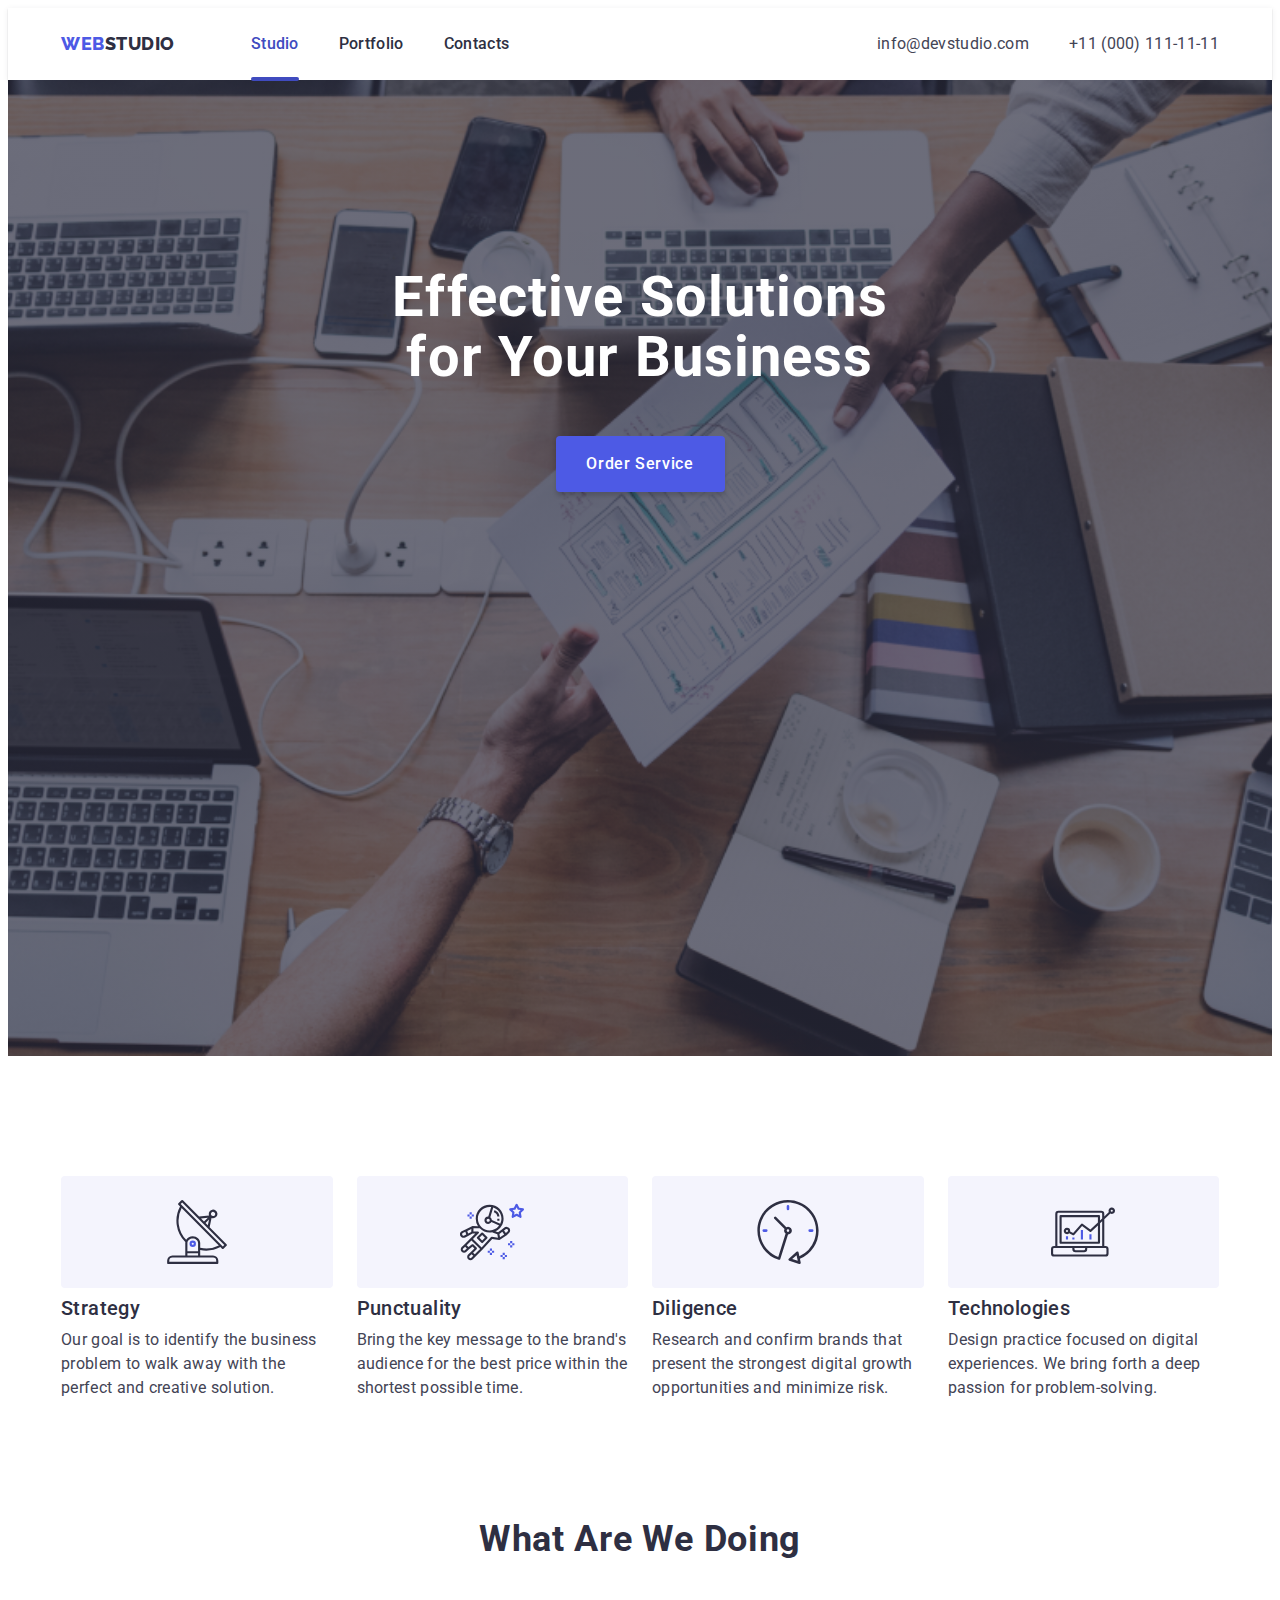
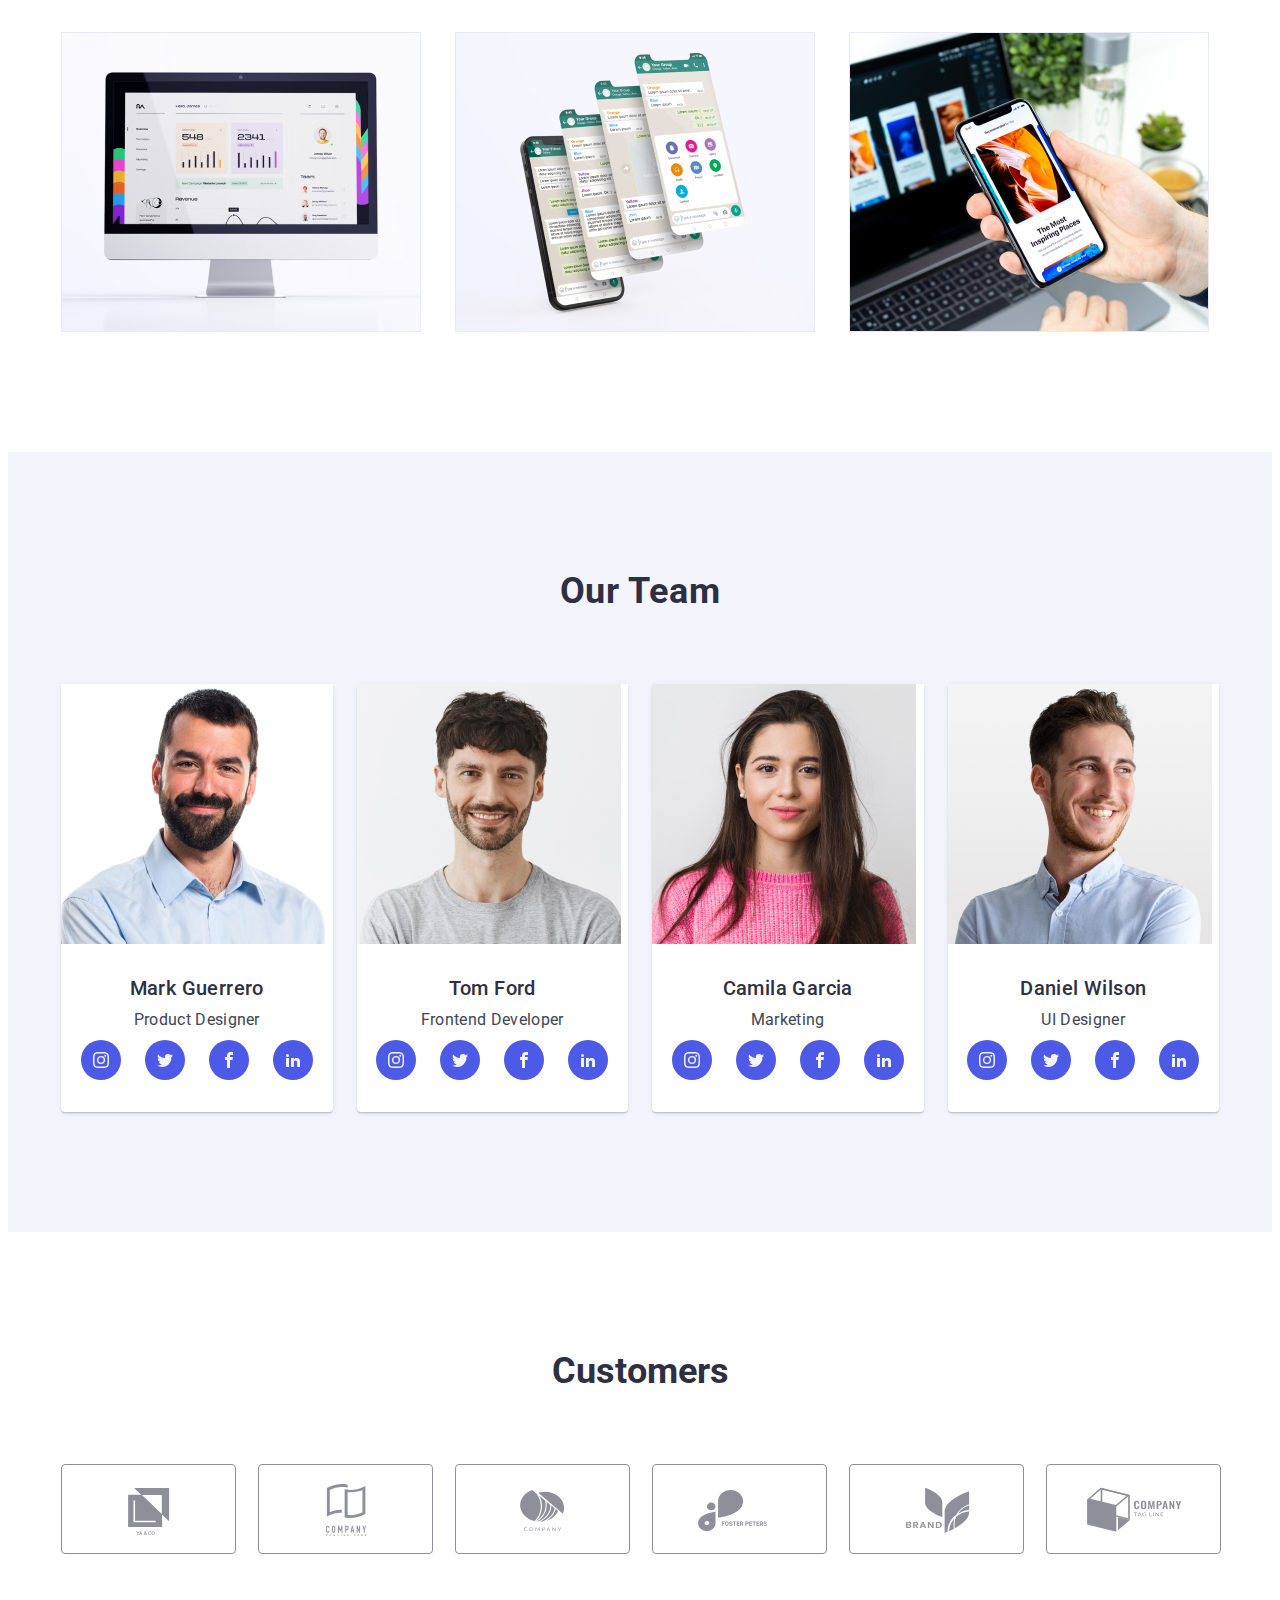
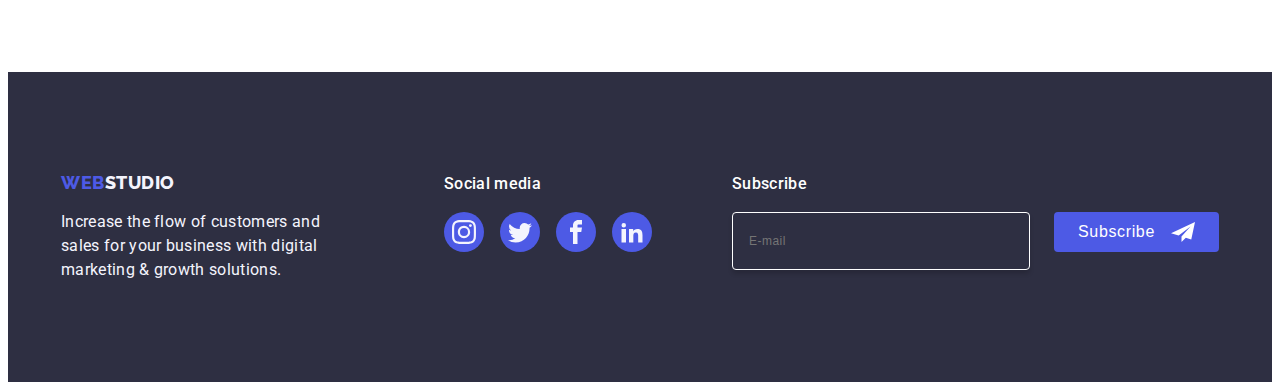
==== index.html @ 6890f24a "1" ====
<!DOCTYPE html>
<html lang="en">
  <head>
    <title>Studio</title>
    <link rel="preconnect" href="https://fonts.googleapis.com" />
    <link rel="preconnect" href="https://fonts.gstatic.com" crossorigin />
    <link
      href="https://fonts.googleapis.com/css2?family=Raleway:wght@800&family=Roboto:wght@400;500;700&display=swap"
      rel="stylesheet"
    />
    <link
      rel="stylesheet"
      href="https://cdnjs.cloudflare.com/ajax/libs/modern-normalize/2.0.0/modern-normalize.min.css"
      integrity="sha512-4xo8blKMVCiXpTaLzQSLSw3KFOVPWhm/TRtuPVc4WG6kUgjH6J03IBuG7JZPkcWMxJ5huwaBpOpnwYElP/m6wg=="
      crossorigin="anonymous"
      referrerpolicy="no-referrer"
    />
    <link rel="stylesheet" href="./css/style.css" />
  </head>

  <body>
    <header class="header">
      <div class="div-header container">
        <nav class="nav">
          <a href="" class="logo link"
            >Web<span class="span-studio-header">Studio</span></a
          >
          <ul class="list navigation">
            <li><a href="./index.html" class="link studio current">Studio</a></li>
            <li>
              <a href="./portfolio.html" class="link studio">Portfolio</a>
            </li>
            <li><a href="" class="link studio">Contacts</a></li>
          </ul>
        </nav>
        <address class="address">
          <ul class="list contact-list">
            <li>
              <a href="mailto:info@devstudio.com" class="link contacts"
                >info@devstudio.com</a
              >
            </li>
            <li>
              <a href="tel:+110001111111" class="link contacts"
                >+11 (000) 111-11-11</a
              >
            </li>
          </ul>
        </address>
      </div>
    </header>
    <main>
      <!-- секція 1 -->
      <section class="section button-sec-index">
        <div class="container">
          <h1 class="h-section-one">Effective Solutions for Your Business</h1>
          <button type="button" class="button-index" data-modal-open>Order Service</button>
        </div>
      </section>

      <!-- секція 2 -->
      <section class="section section-two">
        <div class="container">
          <h2 class="h2-index visually-hidden">H2</h2>
          <ul class="list list-sec-two">
            <li class="list-sec-two-li">
              <div class="list-sec-two-div">
<svg width="64" height="64">
  <use href="./images/icons.svg#antena"></use>
</svg>
              </div>
              <h3 class="sec-h-three">Strategy</h3>
              <p class="sec-p">
                Our goal is to identify the business problem to walk away with
                the perfect and creative solution.
              </p>
            </li>

            <li class="list-sec-two-li">
              <div class="list-sec-two-div">
                <svg width="64" height="64">
                  <use href="./images/icons.svg#astronaut"></use>
                </svg>
              </div>
              <h3 class="sec-h-three">Punctuality</h3>
              <p class="sec-p">
                Bring the key message to the brand's audience for the best price
                within the shortest possible time.
              </p>
            </li>

            <li class="list-sec-two-li">
              <div class="list-sec-two-div">
                <svg width="64" height="64">
                  <use href="./images/icons.svg#clock"></use>
                </svg>
              </div>
              <h3 class="sec-h-three">Diligence</h3>
              <p class="sec-p">
                Research and confirm brands that present the strongest digital
                growth opportunities and minimize risk.
              </p>
            </li>

            <li class="list-sec-two-li">
              <div class="list-sec-two-div">
                <svg width="64" height="64">
                  <use href="./images/icons.svg#diagram"></use>
                </svg>
              </div>
              <h3 class="sec-h-three">Technologies</h3>
              <p class="sec-p">
                Design practice focused on digital experiences. We bring forth a
                deep passion for problem-solving.
              </p>
            </li>
          </ul>
        </div>
      </section>

      <!-- секція 3 -->
      <section class="section section-three">
        <div class="container">
          <h2 class="h-section-thee">What are we doing</h2>
          <ul class="list img-list-index list-sec-two">
            <li class="img-list-index-li">
              <img
                src="./images/img1.jpg"
                width="360"
                height="300"
                alt="Computer"
              />
            </li>
            <li class="img-list-index-li">
              <img
                src="./images/img2.jpg"
                width="360"
                height="300"
                alt="Messenger"
              />
            </li>
            <li class="img-list-index-li">
              <img
                src="./images/img3.jpg"
                width="360"
                height="300"
                alt="Smartphone"
              />
            </li>
          </ul>
        </div>
      </section>

      <!-- секція 4 -->
      <section class="section section-four">
        <div class="container">
          <h2 class="h-section-thee">Our Team</h2>
          <ul class="list four-sec-list list-sec-two">
            <li class="sec-four-li">
              <img src="./images/img4.jpg" width="264" height="260" alt="Mark Guerrero" />
              <div class="div-four-sec-list">
                <h3 class="sec-h-three-team">Mark Guerrero</h3>
                <p class="sec-p-team">Product Designer</p>
                <ul class="icons-sec-four">
                  <li class="icons-sec-four-li">
                    <a href=" " class="icons-sec-four-a">
                      <svg width="16" height="16" class="icons-sec-four-svg">
                        <use href="./images/icons.svg#icon-instagram"></use>
                      </svg></a>
                  </li>
                  <li class="icons-sec-four-li">
                    <a href=" " class="icons-sec-four-a">
                      <svg width="16" height="16" class="icons-sec-four-svg">
                        <use href="./images/icons.svg#icon-twitter"></use>
                      </svg></a>
                  </li>
                  <li class="icons-sec-four-li">
                    <a href=" " class="icons-sec-four-a">
                      <svg width="16" height="16" class="icons-sec-four-svg">
                        <use href="./images/icons.svg#icon-facebook"></use>
                      </svg></a>
                  </li>
                  <li class="icons-sec-four-li">
                    <a href=" " class="icons-sec-four-a">
                      <svg width="16" height="16" class="icons-sec-four-svg">
                        <use href="./images/icons.svg#icon-linkedin"></use>
                      </svg></a>
                  </li>
                </ul>
              </div>
            </li>
            <li class="sec-four-li">
              <img src="./images/img5.jpg" width="264" height="260" alt="Tom Ford" />
              <div class="div-four-sec-list">
                <h3 class="sec-h-three-team">Tom Ford</h3>
                <p class="sec-p-team">Frontend Developer</p>
                <ul class="icons-sec-four">
                  <li class="icons-sec-four-li">
                    <a href=" " class="icons-sec-four-a">
                      <svg width="16" height="16" class="icons-sec-four-svg">
                        <use href="./images/icons.svg#icon-instagram"></use>
                      </svg></a>
                  </li>
                  <li class="icons-sec-four-li">
                    <a href=" " class="icons-sec-four-a">
                      <svg width="16" height="16" class="icons-sec-four-svg">
                        <use href="./images/icons.svg#icon-twitter"></use>
                      </svg></a>
                  </li>
                  <li class="icons-sec-four-li">
                    <a href=" " class="icons-sec-four-a">
                      <svg width="16" height="16" class="icons-sec-four-svg">
                        <use href="./images/icons.svg#icon-facebook"></use>
                      </svg></a>
                  </li>
                  <li class="icons-sec-four-li">
                    <a href=" " class="icons-sec-four-a">
                      <svg width="16" height="16" class="icons-sec-four-svg">
                        <use href="./images/icons.svg#icon-linkedin"></use>
                      </svg></a>
                  </li>
                </ul>
              </div>
            </li>
            <li class="sec-four-li">
              <img src="./images/img6.jpg" width="264" height="260" alt="Camila Garcia" />
              <div class="div-four-sec-list">
                <h3 class="sec-h-three-team">Camila Garcia</h3>
                <p class="sec-p-team">Marketing</p>
                <ul class="icons-sec-four">
                  <li class="icons-sec-four-li">
                    <a href=" " class="icons-sec-four-a">
                      <svg width="16" height="16" class="icons-sec-four-svg">
                        <use href="./images/icons.svg#icon-instagram"></use>
                      </svg></a>
                  </li>
                  <li class="icons-sec-four-li">
                    <a href=" " class="icons-sec-four-a">
                      <svg width="16" height="16" class="icons-sec-four-svg">
                        <use href="./images/icons.svg#icon-twitter"></use>
                      </svg></a>
                  </li>
                  <li class="icons-sec-four-li">
                    <a href=" " class="icons-sec-four-a">
                      <svg width="16" height="16" class="icons-sec-four-svg">
                        <use href="./images/icons.svg#icon-facebook"></use>
                      </svg></a>
                  </li>
                  <li class="icons-sec-four-li">
                    <a href=" " class="icons-sec-four-a">
                      <svg width="16" height="16" class="icons-sec-four-svg">
                        <use href="./images/icons.svg#icon-linkedin"></use>
                      </svg></a>
                  </li>
                </ul>
              </div>
            </li>
            <li class="sec-four-li">
              <img src="./images/img7.jpg" width="264" height="260" alt="Daniel Wilson" />
              <div class="div-four-sec-list">
                <h3 class="sec-h-three-team">Daniel Wilson</h3>
                <p class="sec-p-team">UI Designer</p>
                <ul class="icons-sec-four">
                  <li class="icons-sec-four-li">
                    <a href=" " class="icons-sec-four-a">
                      <svg width="16" height="16" class="icons-sec-four-svg">
                        <use href="./images/icons.svg#icon-instagram"></use>
                      </svg></a>
                  </li>
                  <li class="icons-sec-four-li">
                    <a href=" " class="icons-sec-four-a">
                      <svg width="16" height="16" class="icons-sec-four-svg">
                        <use href="./images/icons.svg#icon-twitter"></use>
                      </svg></a>
                  </li>
                  <li class="icons-sec-four-li">
                    <a href=" " class="icons-sec-four-a">
                      <svg width="16" height="16" class="icons-sec-four-svg">
                        <use href="./images/icons.svg#icon-facebook"></use>
                      </svg></a>
                  </li>
                  <li class="icons-sec-four-li">
                    <a href=" " class="icons-sec-four-a">
                      <svg width="16" height="16" class="icons-sec-four-svg">
                        <use href="./images/icons.svg#icon-linkedin"></use>
                      </svg></a>
                  </li>
                </ul>
              </div>
            </li>
          </ul>
        </div>
      </section>


<!-- секція 5 -->
      <section class="customers-section">
        <div class="container">
          <h2 class="custom-h2">Customers</h2>
          <ul class="list customers-list">
            <li class="custom-list-li">
              <a class="link custom-link" href="">
                <svg class="icon-customers" width="104" height="56">
                  <use href="./images/icons.svg#icon-Client-1"></use>
                </svg>
              </a>
            </li>
            <li class="custom-list-li">
              <a class="link custom-link" href="">
                <svg class="icon-customers" width="104" height="56">
                  <use href="./images/icons.svg#icon-Client-2">
                  </use>
                </svg></a>
            </li>
            <li class="custom-list-li">
              <a class="link custom-link" href="">
                <svg class="icon-customers" width="104" height="56">
                  <use href="./images/icons.svg#icon-Client-3">
                  </use>
                </svg></a>
            </li>
      
            <li class="custom-list-li">
              <a class="link custom-link" href="">
                <svg class="icon-customers" width="104" height="56">
                  <use href="./images/icons.svg#icon-Client-4">
                  </use>
                </svg></a>
            </li>
            <li class="custom-list-li">
              <a class="link custom-link" href="">
                <svg class="icon-customers" width="104" height="56">
                  <use href="./images/icons.svg#icon-Client-5">
                  </use>
                </svg></a>
            </li>
      
            <li class="custom-list-li">
              <a class="link custom-link" href="">
                <svg class="icon-customers" width="104" height="56">
                  <use href="./images/icons.svg#icon-Client-6">
                  </use>
                </svg></a>
            </li>
          </ul>
        </div>
      </section>
</main>
    <footer class="footerclass">
      <div class="container footer-div">
        <div class="div-logo-footer">
        <a href="" class="logo-footer link"
          >Web<span class="span-studio">Studio</span></a
        >
        <p class="footer-p">
          Increase the flow of customers and sales for your business with
          digital marketing & growth solutions.
        </p>
      </div>

      <div class="social">
        <p class="footer-p-social">
            Social media
          </p>
<ul class="icons-footer-social list">
  <li class="icons-sec-four-li">
    <a href=" " class="icons-sec-four-a-footer">
      <svg width="24" height="24" class="icons-sec-four-svg">
        <use href="./images/icons.svg#icon-instagram"></use>
      </svg></a>
  </li>
  <li class="icons-sec-four-li">
    <a href=" " class="icons-sec-four-a-footer">
      <svg width="24" height="24" class="icons-sec-four-svg">
        <use href="./images/icons.svg#icon-twitter"></use>
      </svg></a>
  </li>
  <li class="icons-sec-four-li">
    <a href=" " class="icons-sec-four-a-footer">
      <svg width="24" height="24" class="icons-sec-four-svg">
        <use href="./images/icons.svg#icon-facebook"></use>
      </svg></a>
  </li>
  <li class="icons-sec-four-li">
    <a href=" " class="icons-sec-four-a-footer">
      <svg width="24" height="24" class="icons-sec-four-svg">
        <use href="./images/icons.svg#icon-linkedin"></use>
      </svg></a>
  </li>
</ul>
      </div>

      <div>
            <p class="footer-p-social">
            Subscribe
            </p>
            <form class="form-footer">
            <input type="email" name="email-input-footer" placeholder="E-mail" class="email-input-footer" required>
            <button type="submit" class="button-footer">Subscribe 
              
              <svg width="24" height="24" class="icons-sec-four-svg svg-button-f">
              <use href="./images/icons.svg#icon-send">
              </use>
            </svg></button>
            </form>
      </div>
      </div>
    </footer>

<div data-modal class="modal-div is-hidden">
  <div class="modal-w">
    <button type="button" data-modal-close class="modal-button-close">
      <svg width="8" height="8" class="modal-close-svg">
        <use href="./images/icons.svg#icon-close"></use>
      </svg>
    </button>

Name
    <input type="" name="" class="inputs-modal">
    Phone
    <input type="" name="" class="inputs-modal">
    Email
<input type="" name="" class="inputs-modal">
    Comment
    <textarea class="textarea-form-modal" id="user-comment" name="user-comment" cols="4" rows="4"
      placeholder="Text input"></textarea>
    <div>
      <div class="chechbox-div">
        <input class="check-input visually-hidden" type="checkbox" name="privacy" value="true" id="privacy-checkbox"> 
          <label class="excerpt-text" for="user-privacy"> 
            <span class="expert-link">
            <svg class="check-on" width="10" height="8">
              <use href="./images/icons.svg#icon-click"></use>
            </svg>
    </span>
    I accept the terms and conditions of the
    <a class="privacy-link" href="">Privacy Policy</a>
      </Label>
    </div>
      <button class="button-index">Send</button> 
    </form>
        </div>
        </div>

  </div>
</div>

<script src="./js/modal.js"></script>
    
  </body>
</html>
---- css/style.css ----
:root {
  --navyblue: #2e2f42;
  --iris: #4d5ae5;
  --slate: #434455;
  --white: #ffffff;
  --ocean: #404bbf;
  --cloud: #f4f4fd;
  --gray: #8e8f99;
}

body {
  font-family: "Roboto", sans-serif;
  color: #434455;
  background-color: #ffffff;
}

.container {
  margin: 0 auto;
  width: 1158px;
  padding: 0 15px 0 15px;
}

.nav {
  display: flex;
  align-items: center;
}

.section {}

.link {
  text-decoration: none;
  color: #434455;
  font-family: "Roboto", sans-serif;
}

.logo {
  color: var(--iris);
  font-family: "Raleway", sans-serif;
  font-size: 18px;
  font-weight: 800;
  line-height: 1.17;
  letter-spacing: 0.03em;
  text-transform: uppercase;
  display: inline-block;
  margin-right: 76px;
}

.logo-footer {
  color: var(--iris);
  font-family: "Raleway", sans-serif;
  font-size: 18px;
  font-weight: 800;
  line-height: 1.17;
  letter-spacing: 0.03em;
  text-transform: uppercase;
  display: inline-block;
  margin-bottom: 17.5px;
}

.span-studio {
  color: #f4f4fd;
}

.span-studio-header {
  color: var(--navyblue);
}

.studio {
  display: block;
  font-size: 16px;
  font-weight: 500;
  line-height: 1.5;
  letter-spacing: 0.02em;
  color: var(--navyblue);
  padding: 24px 0;
  position: relative;
  transition: color 250ms cubic-bezier(0.4, 0, 0.2, 1);
}


.studio.current:after {
  content: "";
  position: absolute;
  left: 0;
  bottom: -1px;
  width: 100%;
  height: 4px;
  border-radius: 2px;
  background: var(--ocean, #404BBF);
}

.div-four-sec-list {
  padding: 32px 0;
}

.list-sec-two {
  gap: 24px;
  display: flex;
}

.list-sec-two-div {
  border-radius: 4px;
  background: var(--cloud, #F4F4FD);
  justify-content: center;
  align-items: center;
  display: flex;
  padding: 24px 100px;
  margin-bottom: 8px;
}

.sec-four-li {
  width: calc((100% - 72px) / 4);
  border-radius: 0px 0px 4px 4px;
}

.list-sec-two-li {
  width: calc((100% - 72px) / 4);
}

.img-list-index-li {
  width: calc((100% - 48px) / 3);
}

.list {
  list-style: none;
  display: flex;
  padding: 0;
  margin: 0;
}

.img-list-index {
  display: flex;
  flex-wrap: wrap;
  gap: 24px;
}

.img-list-index>img {
  border: 1px solid var(--cornflower, #e7e9fc);
  background: url(<path-to-image>),
    lightgray -72.845px -19px / 144.444% 112.667% no-repeat;
}

.navigation {
  font-size: 16px;
  font-weight: 500;
  line-height: 1.5;
  letter-spacing: 0.32px;
  display: flex;
  gap: 40px;
}

.contacts:hover,
.contacts:focus,
.studio:hover,
.studio:focus,
.studio.current {
  color: var(--ocean);
}

.address {
  font-family: "Roboto";
  font-size: 16px;
  font-style: normal;
  font-weight: 400;
  letter-spacing: 0.32px;
  margin-left: auto;
}

.contacts {
  display: inline-block;
  color: var(--slate);
  line-height: 1.5;
  letter-spacing: 0.02em;
  transition: color 250ms cubic-bezier(0.4, 0, 0.2, 1);
}

h1,
h2,
h3,
h4,
h5,
p {
  margin: 0;
}

.contact-list {
  display: flex;
  gap: 40px;
  padding-top: 24px;
  padding-bottom: 24px;
}

.sec-h-three {
  margin-bottom: 8px;
  font-weight: 500;
  line-height: 1.2;
  font-size: 20px;
  letter-spacing: 0.02em;
  color: var(---navyblue, #2e2f42);
}

.sec-p {
  line-height: 1.5;
  font-size: 16px;
  letter-spacing: 0.02em;
  color: var(--slate, #434455);
}

.sec-h-three-team {
  margin-bottom: 8px;
  font-weight: 500;
  line-height: 1.2;
  font-size: 20px;
  letter-spacing: 0.02em;
  color: var(---navyblue, #2e2f42);
  justify-content: center;
  align-items: center;
  display: flex;
}

.sec-p-team {
  line-height: 1.5;
  font-size: 16px;
  letter-spacing: 0.02em;
  color: var(--slate, #434455);
  justify-content: center;
  align-items: center;
  display: flex;
  margin-bottom: 8px;
}

.h-section-thee {
  font-size: 36px;
  line-height: 1.11;
  text-align: center;
  color: var(---navyblue, #2e2f42);
  text-transform: capitalize;
  letter-spacing: 0.02em;
  margin-bottom: 72px;
}

.section-four {
  background-color: #f4f4fd;
  padding: 120px 0;
}

.section-three {
  padding-bottom: 120px;
}

.footerclass {
  background-color: var(--navyblue);
  padding: 100px 0;
}

.block-one {
  display: flex;
  flex-wrap: wrap;
  column-gap: 24px;
  row-gap: 48px;
}

.block-one-div {
  padding: 32px 16px;
  border: 1px solid #e7e9fc;
  border-top: none;
}

.block-one-li {
  width: calc((100% - 48px) / 3);
}

.block-one-li:hover {
  background: var(--white, #FFF);
}

.sec-p-portf,
.sec-h-three-portf {
  flex-direction: column;
  justify-content: center;
  align-items: flex-start;
  gap: 8px;
  align-self: stretch;
  margin-bottom: 8px;
}

.button-sec-index {
  background: var(--navyblue, #2e2f42);
  height: 600px;
  flex-shrink: 0;
  padding: 188px 0;
  max-width: 1440px;
  background-repeat: no-repeat;
  background-position: center;
  background-size: cover;
  background-image: linear-gradient(rgba(46, 47, 66, 0.7),
      rgba(46, 47, 66, 0.7)), url(../images/bg-image.jpg);
}

.footer-p {
  font-family: Roboto;
  font-size: 16px;
  font-style: normal;
  font-weight: 400;
  line-height: 1.5;
  color: var(--cloud);
  letter-spacing: 0.02em;
  max-width: 264px;
  margin: 0;
}

.icons-footer-social {
  display: flex;
  gap: 16px;
  list-style-type: none;
  padding-left: 0;
}

.section-buttons {
  background-color: var(---navyblue, #2e2f42);
}

.buttons {
  display: flex;
  justify-content: center;
  gap: 24px;
  margin-bottom: 72px;
}

.h-section-one {
  font-size: 56px;
  line-height: 1.07;
  text-align: center;
  letter-spacing: 0.02em;
  color: #ffffff;
  max-width: 496px;
  margin-left: auto;
  margin-right: auto;
}

.first-button {
  background-color: var(--cloud);
  font-family: "Roboto", sans-serif;
  font-weight: 500;
  line-height: 1.5;
  font-size: 16px;
  letter-spacing: 0.04em;
  cursor: pointer;
  color: var(--iris);
  display: flex;
  padding: 12px 24px;
  border-radius: 4px;
  border: 1px solid var(--cornflower, #e7e9fc);
  transition: color 250ms cubic-bezier(0.4, 0, 0.2, 1),
    background-color 250ms cubic-bezier(0.4, 0, 0.2, 1),
    border-color 250ms cubic-bezier(0.4, 0, 0.2, 1),
    box-shadow 250ms cubic-bezier(0.4, 0, 0.2, 1);
}

.div-header {
  display: flex;
}

.section-portfolio {
  padding: 96px 0 120px 0;
}

img {
  display: block;
}

.four-sec-list {
  gap: 24px;
}

.sec-four-li {
  background-color: #ffffff;
  border-radius: 0px 0px 4px 4px;
  box-shadow: 0px 2px 1px 0px rgba(46, 47, 66, 0.08),
    0px 1px 1px 0px rgba(46, 47, 66, 0.16),
    0px 1px 6px 0px rgba(46, 47, 66, 0.08);
}

.section-two {
  padding: 120px 0;
}

.visually-hidden {
  position: absolute;
  width: 1px;
  height: 1px;
  margin: -1px;
  border: 0;
  padding: 0;
  white-space: nowrap;
  clip-path: inset(100%);
  clip: rect(0 0 0 0);
  overflow: hidden;
}

.button-index {
  background-color: #4d5ae5;
  color: #ffffff;
  font-family: "Roboto", sans-serif;
  font-weight: 500;
  line-height: 1.5;
  font-size: 16px;
  letter-spacing: 0.04em;
  cursor: pointer;
  display: block;
  min-width: 169px;
  height: 56px;
  border: none;
  gap: 10px;
  justify-content: center;
  align-items: center;
  border-radius: 4px;
  margin-left: auto;
  margin-right: auto;
  margin-top: 48px;
  box-shadow: 0px 4px 4px 0px rgba(0, 0, 0, 0.15);
  transition: background-color 250ms cubic-bezier(0.4, 0, 0.2, 1);
}

.button-index:hover,
.button-index:focus {
  background-color: #404bbf;
}

.first-button:hover,
.first-button:focus {
  color: #ffffff;
  border: 1px solid transparent;
  border-radius: 4px;
  background: var(--ocean, #404BBF);
  box-shadow: 0px 2px 2px 0px rgba(0, 0, 0, 0.12), 0px 2px 1px 0px rgba(0, 0, 0, 0.08), 0px 3px 1px 0px rgba(0, 0, 0, 0.10);
}

.customers-container {
  padding: 120px 156px;
  margin: 0;
}

.icon-customers {
  width: 168px;
  height: 88px;
  fill: currentColor;
}

.custom-h2 {
  margin-bottom: 72px;
  text-align: center;
  font-size: 36px;
  line-height: 1.11;
  color: var(---navyblue, #2e2f42);

}

.header {
  padding: 0;
  margin: 0;
  box-shadow: 0px 2px 1px rgba(46, 47, 66, 0.08),
    0px 1px 1px rgba(46, 47, 66, 0.16),
    0px 1px 6px rgba(46, 47, 66, 0.08);
}

.icons-sec-four {
  display: flex;
  justify-content: center;
  gap: 24px;
  list-style-type: none;
  justify-content: center;
  padding: 0;
}

.icons-sec-four-li {
  width: 40px;
  height: 40px;
}

.icons-sec-four-a {
  width: 100%;
  height: 100%;
  align-items: center;
  background-color: var(--iris, #4D5AE5);
  display: flex;
  justify-content: center;
  border-radius: 50%;
  transition: background-color 250ms cubic-bezier(0.4, 0, 0.2, 1);
}

.icons-sec-four-a-footer {
  width: 100%;
  height: 100%;
  align-items: center;
  background-color: var(--iris, #4D5AE5);
  display: flex;
  justify-content: center;
  border-radius: 50%;
  transition: background-color 250ms cubic-bezier(0.4, 0, 0.2, 1);
}

.icons-sec-four-a-footer:hover,
.icons-sec-four-a-footer:focus {
  background-color: #31d0aa;
}

.customers-section {
  padding: 120px 0;
}

.icons-sec-four-a:hover,
.icons-sec-four-a:focus {
  background-color: #404bbf;
}

.icons-sec-four-svg {
  fill: var(--cloud, #F4F4FD);
}
.modal-close-svg{
  transition: fill 250ms cubic-bezier(0.4, 0, 0.2, 1);
}
.customers-list {
  display: flex;
  align-items: flex-start;
  gap: 24px;
}

.custom-list-li {
  width: calc((100% - 120px) / 6);
  height: 88px;
}

.is-hidden {
  opacity: 0;
  visibility: hidden;
  pointer-events: none;
}

.modal-div {
  position: fixed;
  top: 0;
  left: 0;
  width: 100%;
  height: 100%;
  background-color: rgba(46, 47, 66, 0.4);
  transition: opacity 250ms cubic-bezier(0.4, 0, 0.2, 1), visibility 250ms cubic-bezier(0.4, 0, 0.2, 1);
}

.modal-w {
  position: absolute;
  top: 50%;
  left: 50%;
  transition: transform 250ms cubic-bezier(0.4, 0, 0.2, 1);
  transform: translate(-50%, -50%) scale(1);
  width: 408px;
  border-radius: 4px;
  min-height: 584px;
  background: #fcfcfc;
  box-shadow: 0px 1px 1px rgba(0, 0, 0, 0.14), 0px 1px 3px rgba(0, 0, 0, 0.12), 0px 2px 1px rgba(0, 0, 0, 0.2);
}

.modal-button-close {
  top: 24px;
  position: absolute;
  right: 24px;
  width: 24px;
  height: 24px;
  cursor: pointer;
  border-radius: 50%;
  display: flex;
  justify-content: center;
  align-items: center;
  background-color: #e7e9fc;
  border: 1px solid rgba(0, 0, 0, 0.1);
  padding: 0;
  transition: background-color 250ms cubic-bezier(0.4, 0, 0.2, 1), border 250ms cubic-bezier(0.4, 0, 0.2, 1);
}

.modal-button-close:hover,
.modal-button-close:focus {
  background-color: #404bbf;
  border: none;
  fill: #ffffff;
}

.block-one-a {
  display: block;
}

.block-one-a:hover,
.block-one-a:focus {
  box-shadow: 0px 1px 6px rgba(46, 47, 66, 0.08), 0px 1px 1px rgba(46, 47, 66, 0.16), 0px 2px 1px rgba(46, 47, 66, 0.08);
  transform: translateY(0%);
}

.block-one-a:hover .img-decs,
.block-one-a:focus .img-decs{
  transform: translateY(0%);
}
.custom-link {
  width: 100%;
  height: 100%;
  border: 1px solid #8e8f99;
  border-radius: 4px;
  display: flex;
  align-items: center;
  justify-content: center;
  color: var(--gray);
  transition: border-color 250ms cubic-bezier(0.4, 0, 0.2, 1),
    color 250ms cubic-bezier(0.4, 0, 0.2, 1);
}

.custom-link:hover,
.custom-link:focus,
.icon-customers:hover,
.icon-customers:focus {
  border-color: #404bbf;
  color: #404bbf;
}

.img-decs {
  position: absolute;
  top: 0;
  font-size: 16px;
  line-height: 1.5;
  letter-spacing: 0.02em;
  padding: 40px 32px;
  color: var(--cloud, #F4F4FD);
  background-color: #4d5ae5;
  height: 100%;
  width: 100%;
  transform: translateY(100%);
  transition: transform 250ms cubic-bezier(0.4, 0, 0.2, 1);
}

.img-decs:hover,
.img-decs:focus {
  transform: translateY(0%);
}

.block-one-a {
  transition: box-shadow 250ms cubic-bezier(0.4, 0, 0.2, 1)
}

.header-portfolio {
  border-bottom: 1px solid var(--cornflower, #E7E9FC);
  background: var(--white, #FFF);
  box-shadow: 0px 1px 6px 0px rgba(46, 47, 66, 0.08), 0px 1px 1px 0px rgba(46, 47, 66, 0.16), 0px 2px 1px 0px rgba(46, 47, 66, 0.08);
}

.block-one-img-div {
  position: relative;
  overflow: hidden;
}

.div-logo-footer {
  margin-right: 120px;
}

.footer-div {
  display: flex;
  align-items: baseline;

}

.img-desc {
  position: absolute;
  top: 0;
  font-size: 16px;
  line-height: 1, 5;
  letter-spacing: 0.02em;
  color: var(--cloud, #F4F4FD);
  padding: 40px 32px;
  background: var(--iris, #4D5AE5);
}

.footer-p-social {
  font-family: Roboto;
  font-size: 16px;
  font-weight: 500;
  line-height: 1.5;
  color: var(--white, #FFF);
  letter-spacing: 0.02em;
  margin-bottom: 16px;
}

.social{
  margin-right: 80px;
}

.email-input-footer {
  letter-spacing: 0.04em;
  width: 264px;
  height: 40px;
  background-color: transparent;
  color: var(--white, #FFF);
  font-size: 12px;
  line-height: 1.5;
  padding: 8px 16px;
  border-radius: 4px;
    border: 1px solid var(--white, #FFF);
    box-shadow: 0px 4px 4px 0px rgba(0, 0, 0, 0.15);
}

.form-footer{
  gap: 24px;
  display: flex;
}
.svg-button-f{
  margin-left: 16px;
}
.button-footer {
  min-width: 165px;
  height: 40px;
  display: flex;
  justify-content: center;
  align-items: center;
  font-size: 16px;
  font-weight: 500;
  line-height: 1.5;
  letter-spacing: 0.04em;
  color: var(--white);
  cursor: pointer;
  background-color: var(--iris);
  border: none;
  border-radius: 4px;
  transition: background-color 250ms cubic-bezier(0.4, 0, 0.2, 1);
}
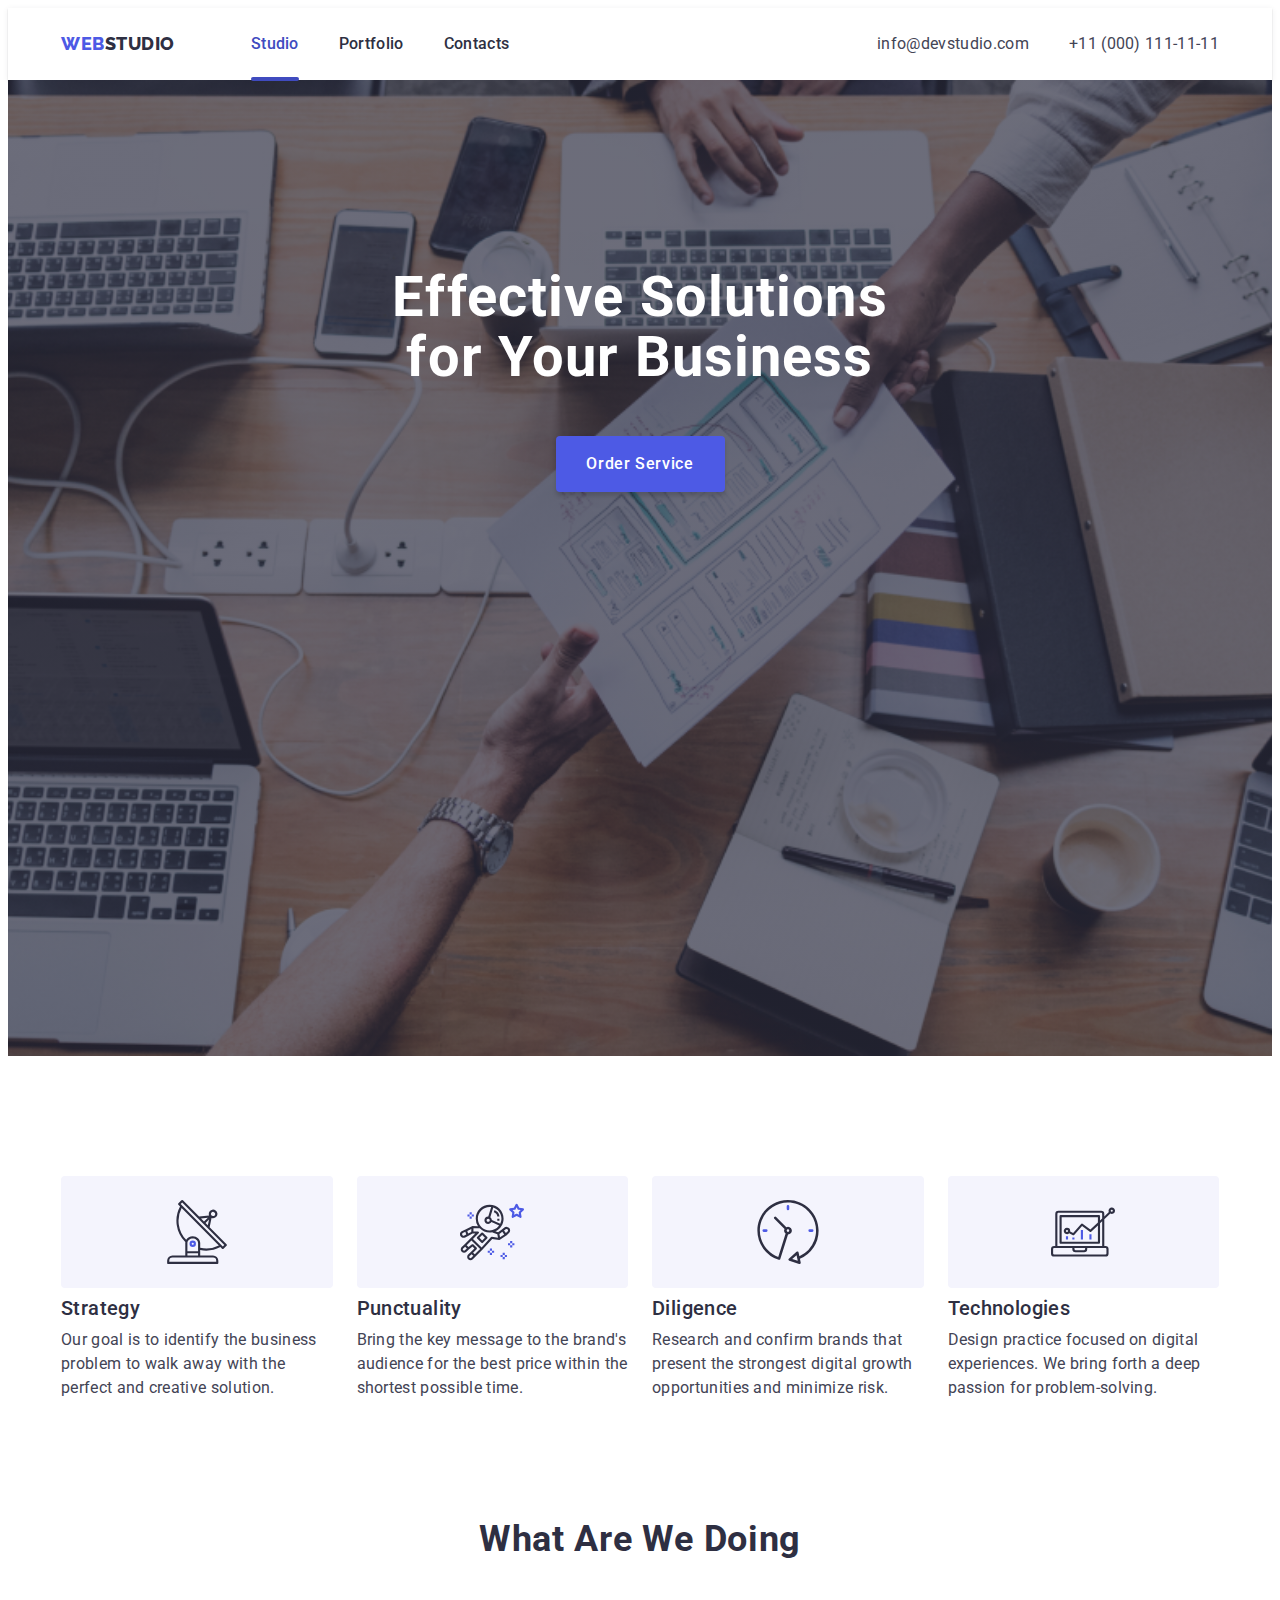
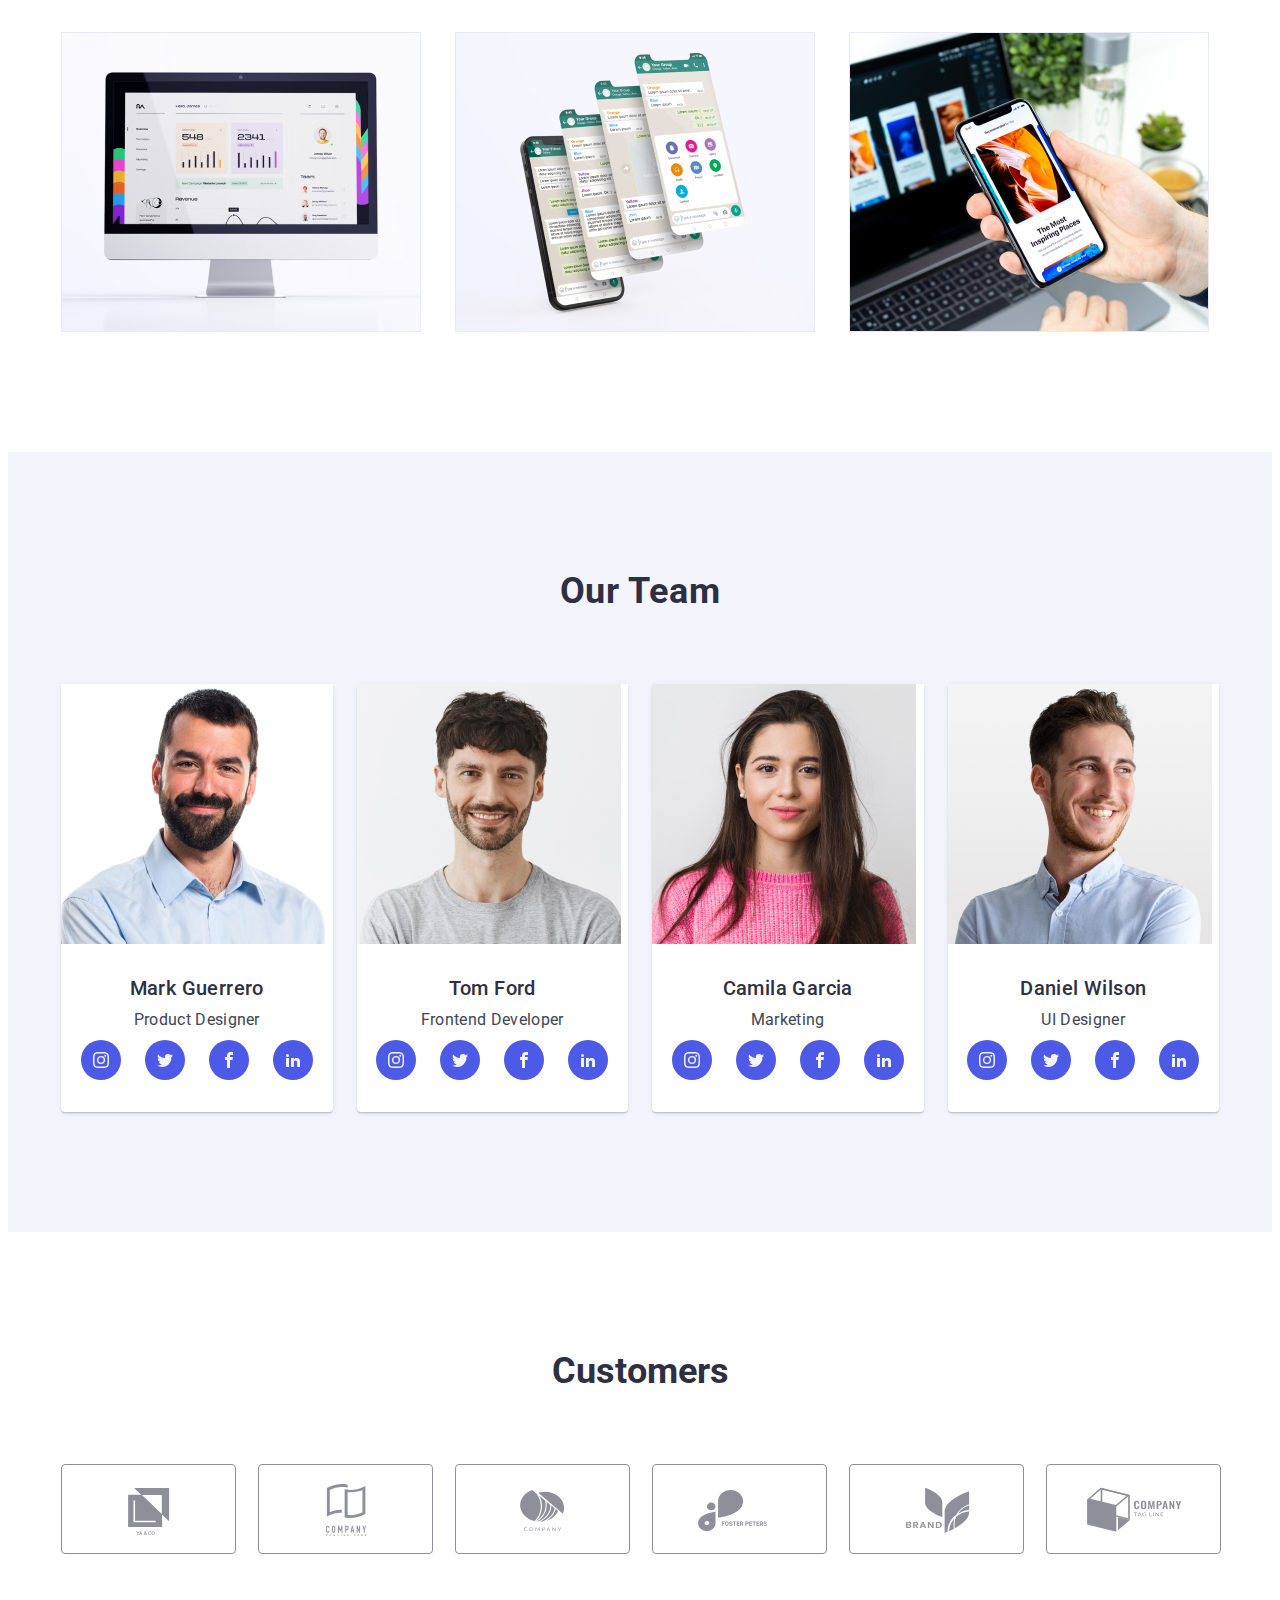
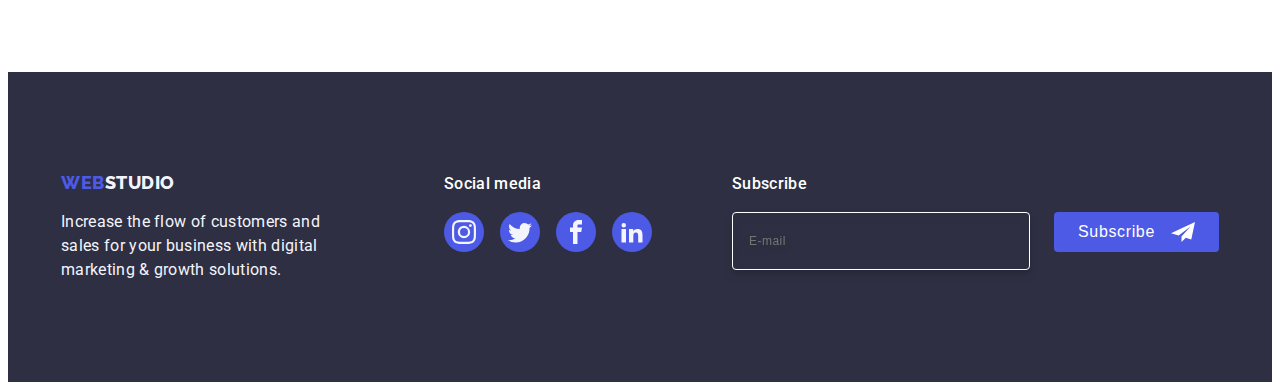
==== commit 89ba5699: "3" ====
--- a/index.html
+++ b/index.html
@@ -390,12 +390,14 @@
 </ul>
       </div>
 
-      <div>
+      <div class="div-form-footer">
             <p class="footer-p-social">
             Subscribe
             </p>
             <form class="form-footer">
+              <label class="label-footer">
             <input type="email" name="email-input-footer" placeholder="E-mail" class="email-input-footer" required>
+            </label>
             <button type="submit" class="button-footer">Subscribe 
               
               <svg width="24" height="24" class="icons-sec-four-svg svg-button-f">
@@ -414,36 +416,63 @@
         <use href="./images/icons.svg#icon-close"></use>
       </svg>
     </button>
-
-Name
-    <input type="" name="" class="inputs-modal">
-    Phone
-    <input type="" name="" class="inputs-modal">
-    Email
-<input type="" name="" class="inputs-modal">
-    Comment
-    <textarea class="textarea-form-modal" id="user-comment" name="user-comment" cols="4" rows="4"
-      placeholder="Text input"></textarea>
-    <div>
-      <div class="chechbox-div">
-        <input class="check-input visually-hidden" type="checkbox" name="privacy" value="true" id="privacy-checkbox"> 
-          <label class="excerpt-text" for="user-privacy"> 
-            <span class="expert-link">
-            <svg class="check-on" width="10" height="8">
-              <use href="./images/icons.svg#icon-click"></use>
+<p class="p-form-modal">
+  Leave your contacts and we will call you back
+</p>
+<form class="form-modal">
+  <div class="form-div-modal-one">
+    <label for="user-name" class="form-label"> Name</label>
+    <div class="form-div-modal-two">
+      <input type="text" name="user-name" id="user-name" class="inputs-modal" required="">
+      <svg class="svg-form-modal" width="18" height="24">
+        <use href="./images/icons.svg#icon-person"></use>
+      </svg>
+    </div>
+  </div>
+
+  <div class="form-div-modal-one">
+    <label for="user-name" class="form-label"> Phone</label>
+    <div class="form-div-modal-two">
+      <input type="tel" name="user-phone" id="user-phone" class="inputs-modal" required="">
+      <svg class="svg-form-modal" width="18" height="24">
+        <use href="./images/icons.svg#icon-phone"></use>
+      </svg>
+    </div>
+  </div>
+
+  <div class="form-div-modal-one">
+    <label for="user-name" class="form-label"> Email</label>
+    <div class="form-div-modal-two">
+      <input type="email" name="user-email" id="user-email" class="inputs-modal" required="">
+      <svg class="svg-form-modal" width="18" height="24">
+        <use href="./images/icons.svg#icon-email"></use>
+      </svg>
+    </div>
+  </div>
+
+  <div class="textarea-div">
+  <label for="user-comment" class="form-label">Comment</label>
+    <textarea class="textarea-modal" name="user-comment" id="user-comment" rows="7" placeholder="Text input"></textarea>
+  </div>
+
+      <div class="privacy-div">
+        <input class="visually-hidden privacy-checkbox" type="checkbox" name="user-privacy" id="user-privacy" value="true"
+          required="">
+      
+        <label class="form-label-privacy" for="user-privacy">
+          <span class="form-span">
+            <svg class="form-checkbox" width="10" height="8">
+              <use href="./images/icons.svg#icon-active-checkbox"></use>
             </svg>
-    </span>
-    I accept the terms and conditions of the
-    <a class="privacy-link" href="">Privacy Policy</a>
-      </Label>
-    </div>
+          </span>
+          I accept the terms and conditions of the
+          <a href="/" class="privacy-link">Privacy Policy</a>
+        </label>
+      </div>
       <button class="button-index">Send</button> 
     </form>
         </div>
         </div>
-
-  </div>
-</div>
 
 <script src="./js/modal.js"></script>
     
--- a/css/style.css
+++ b/css/style.css
@@ -6,6 +6,7 @@
   --ocean: #404bbf;
   --cloud: #f4f4fd;
   --gray: #8e8f99;
+  --light-slat: #8e8f99;
 }
 
 body {
@@ -545,8 +546,14 @@
   height: 100%;
   background-color: rgba(46, 47, 66, 0.4);
   transition: opacity 250ms cubic-bezier(0.4, 0, 0.2, 1), visibility 250ms cubic-bezier(0.4, 0, 0.2, 1);
-}
-
+  padding: 72px 24px 24px 24px;
+}
+
+.form-modal{
+  display: flex;
+    flex-direction: column;
+    gap: 8px;
+}
 .modal-w {
   position: absolute;
   top: 50%;
@@ -555,11 +562,15 @@
   transform: translate(-50%, -50%) scale(1);
   width: 408px;
   border-radius: 4px;
+  padding: 72px 24px 24px 24px;
   min-height: 584px;
   background: #fcfcfc;
   box-shadow: 0px 1px 1px rgba(0, 0, 0, 0.14), 0px 1px 3px rgba(0, 0, 0, 0.12), 0px 2px 1px rgba(0, 0, 0, 0.2);
 }
 
+.form-div-modal-one{
+  margin-bottom: 8px;
+}
 .modal-button-close {
   top: 24px;
   position: absolute;
@@ -701,6 +712,7 @@
   border-radius: 4px;
     border: 1px solid var(--white, #FFF);
     box-shadow: 0px 4px 4px 0px rgba(0, 0, 0, 0.15);
+    filter: drop-shadow(0px 4px 4px rgba(0, 0, 0, 0.15));
 }
 
 .form-footer{
@@ -726,4 +738,102 @@
   border: none;
   border-radius: 4px;
   transition: background-color 250ms cubic-bezier(0.4, 0, 0.2, 1);
-}+}
+
+.p-form-modal{
+      font-weight: 500;
+      font-size: 16px;
+      line-height: 1.5;
+      text-align: center;
+      letter-spacing: 0.02em;
+      color: var(--navyblue);
+      margin-bottom: 16px;
+}
+
+.form-label{
+      font-size: 12px;
+        line-height: 1.17;
+        letter-spacing: 0.04em;
+        color: var(--light-slat);
+        display: block;
+        margin-bottom: 4px;
+}
+
+.form-div-modal-two{
+  position: relative;
+}
+
+.inputs-modal{
+  width: 100%;
+    height: 40px;
+    border-radius: 4px;
+    background-color: transparent;
+    padding-left: 38px;
+    border: 1px solid rgba(46, 47, 66, 0.4);
+    outline: transparent;
+    transition: border-color 250ms cubic-bezier(0.4, 0, 0.2, 1);
+    border-color: #4D5AE5;
+}
+
+.form-label-privacy{
+  font-size: 12px;
+  line-height: 1.17;
+  letter-spacing: 0.04em;
+  color:var(--gray);
+}
+input:focus+svg{
+fill: #4d5ae5;
+}
+.privacy-link{
+  color: var(--iris);
+}
+input:checked+label>span{
+  background-color: var(--gray);
+  fill: var(--cloud);
+}
+.form-span{
+  width: 16px;
+  height: 16px;
+  border: 1px solid rgba(46, 47, 66, 0.4);
+  border-radius: 2px;
+  transition: background-color 250ms cubic-bezier(0.4, 0, 0.2, 1), border 250ms cubic-bezier(0.4, 0, 0.2, 1), fill 250ms cubic-bezier(0.4, 0, 0.2, 1);
+  display: inline-flex;
+  align-items: center;
+  justify-content: center;
+  fill: transparent;
+}
+.textarea-div{
+  margin-bottom: 16px;
+}
+
+textarea:focus{
+  border-color: #4D5AE5;
+}
+
+.privacy-div{
+  margin-bottom: 24px;
+}
+.svg-form-modal{
+        position: absolute;
+        left: 16px;
+        top: 50%;
+        transform: translateY(-50%);
+        transition: fill 250ms cubic-bezier(0.4, 0, 0.2, 1);
+        fill: var(--navyblue);
+}
+
+.textarea-modal{
+      width: 100%;
+      height: 120px;
+      font-size: 12px;
+      line-height: 1.17;
+      letter-spacing: 0.04em;
+      color: rgba(46, 47, 66, 0.4);
+      border: 1px solid rgba(46, 47, 66, 0.4);
+      border-radius: 4px;
+      background-color: transparent;
+      padding: 8px 16px;
+      outline: transparent;
+      resize: none;
+      transition: border-color 250ms cubic-bezier(0.4, 0, 0.2, 1);
+    }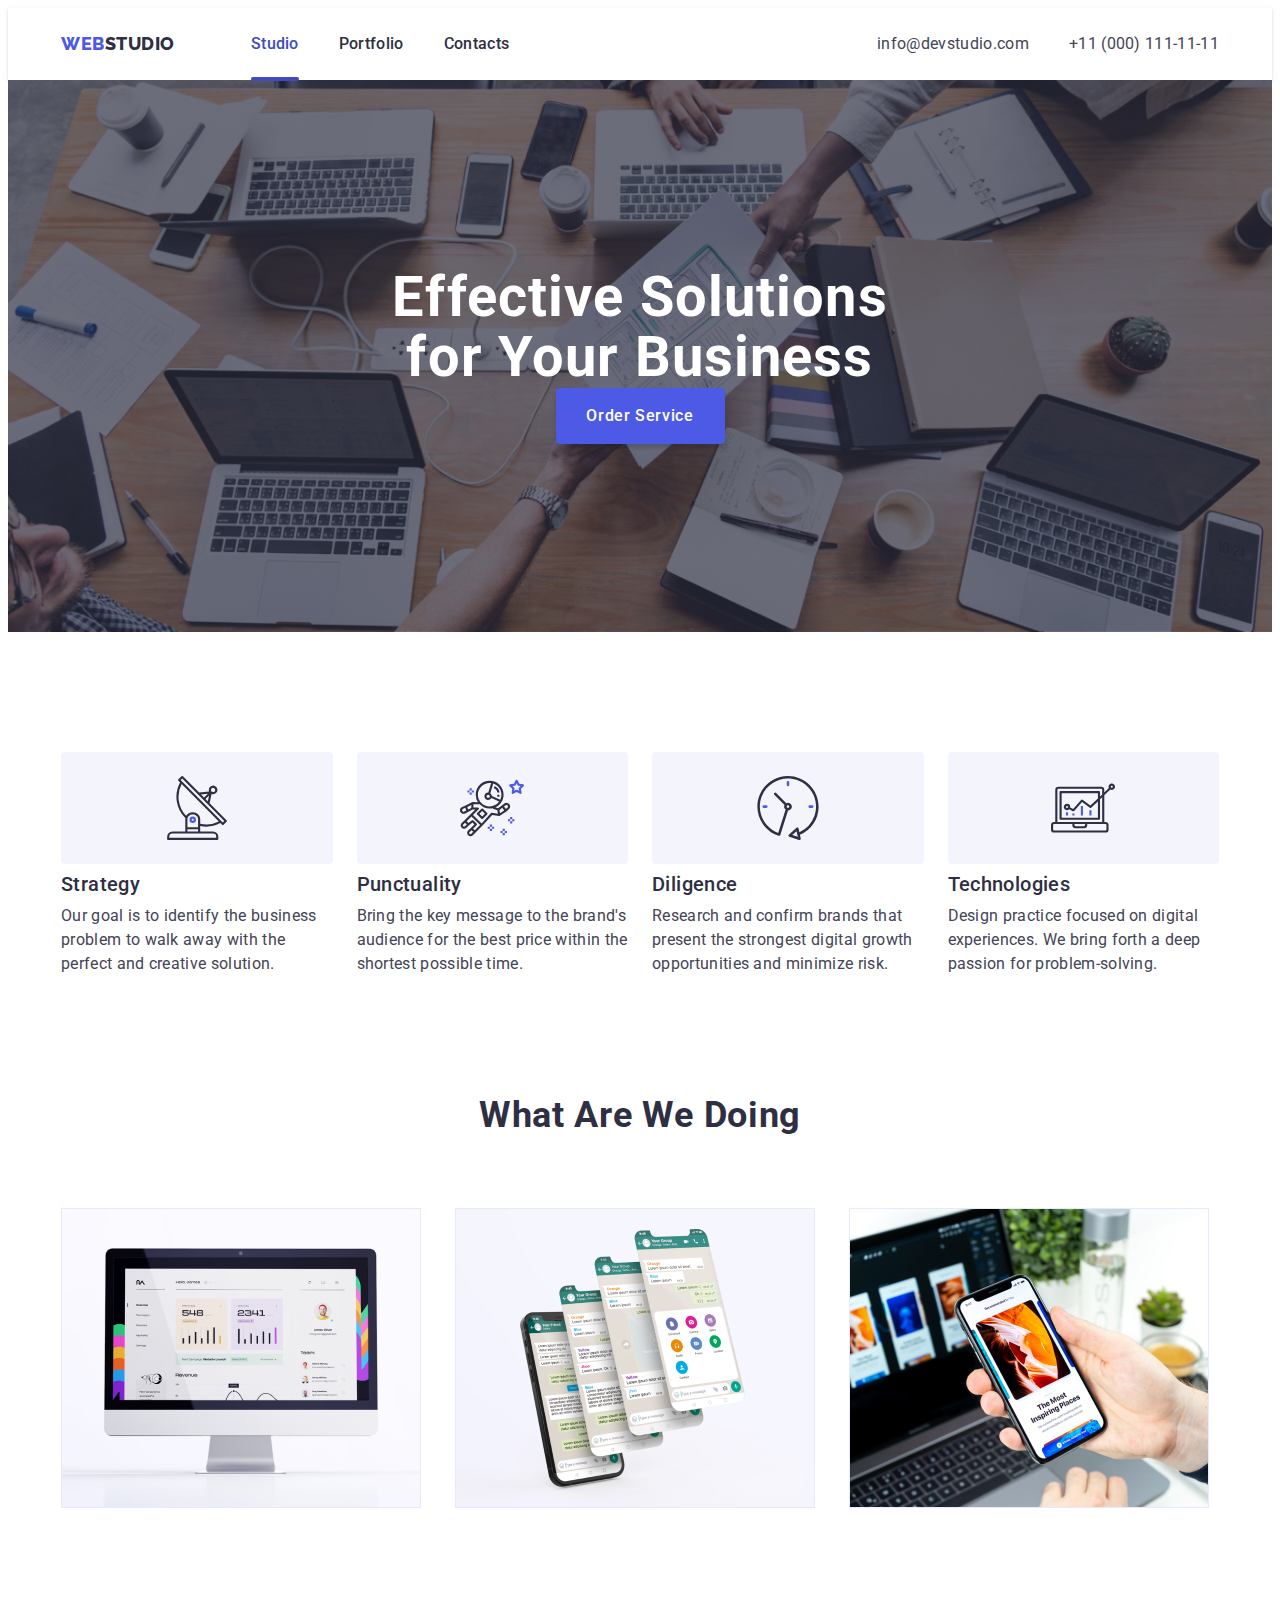
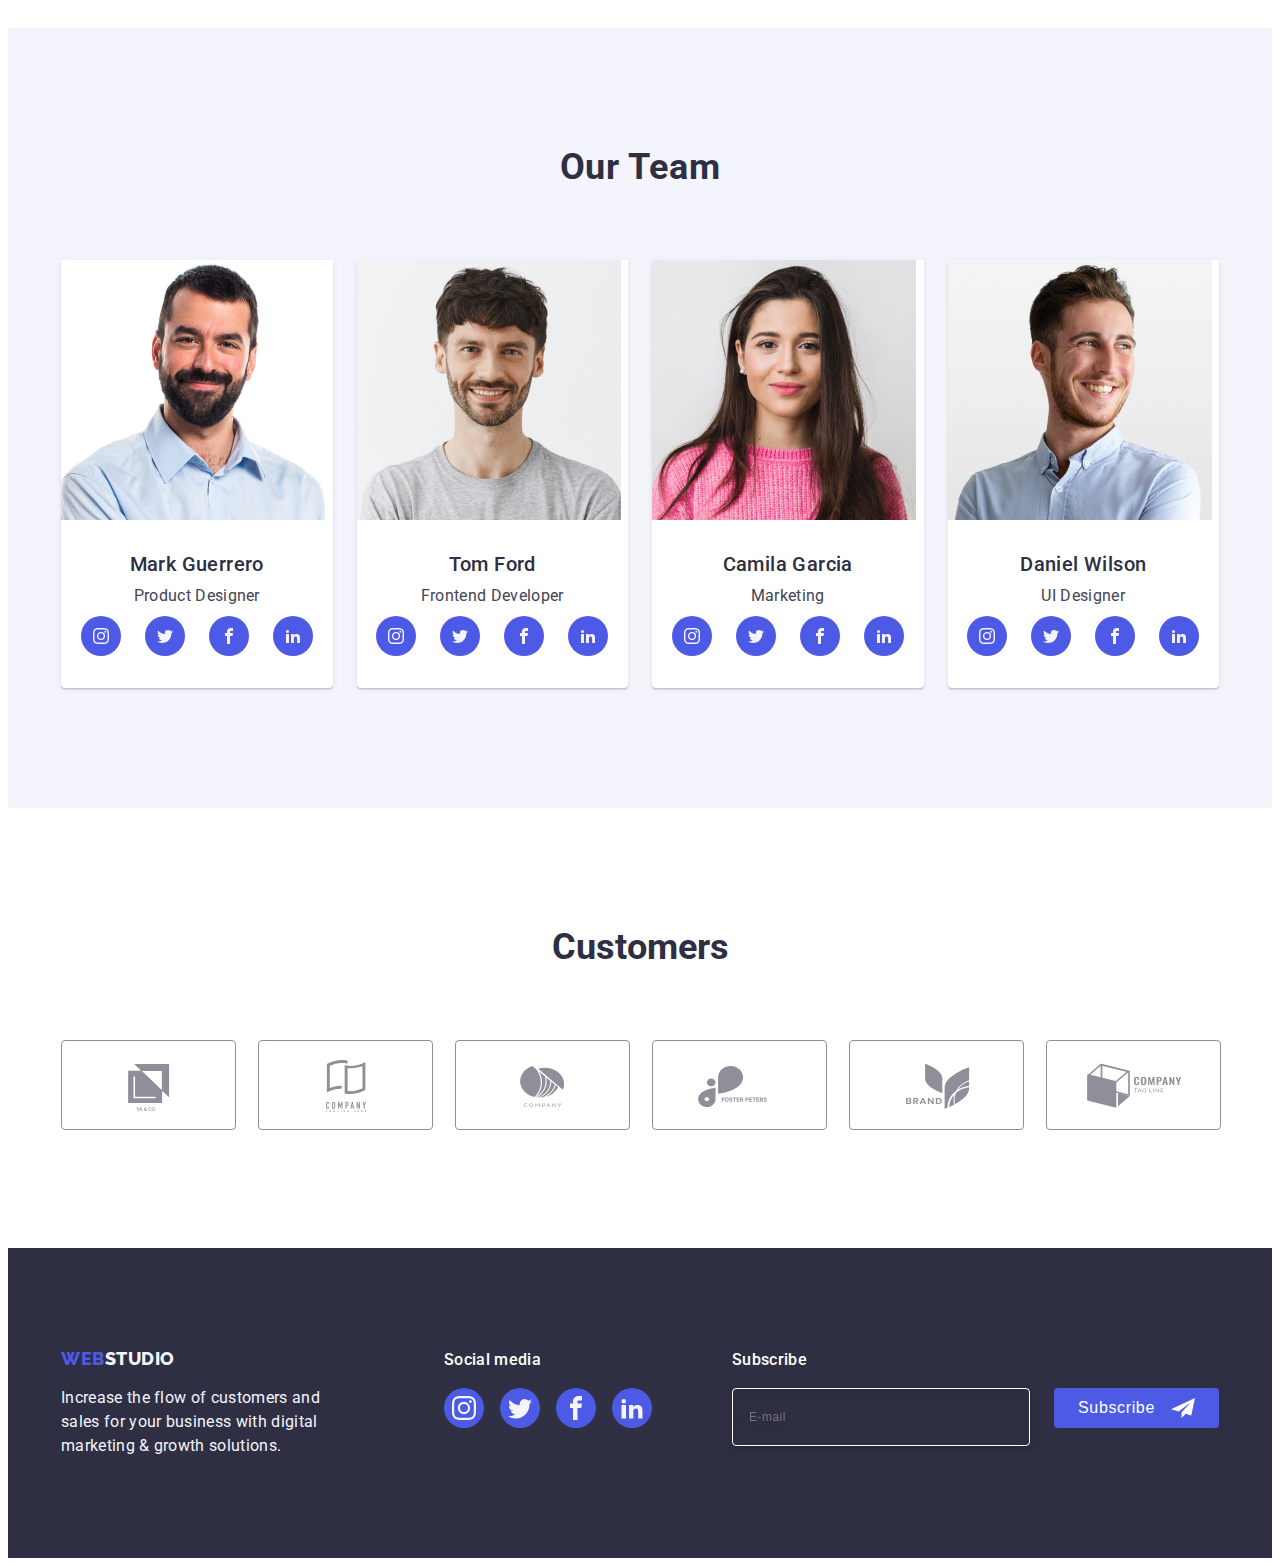
==== commit 6eda0ba7: "8" ====
--- a/index.html
+++ b/index.html
@@ -1,357 +1,327 @@
 <!DOCTYPE html>
 <html lang="en">
-  <head>
-    <title>Studio</title>
-    <link rel="preconnect" href="https://fonts.googleapis.com" />
-    <link rel="preconnect" href="https://fonts.gstatic.com" crossorigin />
-    <link
-      href="https://fonts.googleapis.com/css2?family=Raleway:wght@800&family=Roboto:wght@400;500;700&display=swap"
-      rel="stylesheet"
-    />
-    <link
-      rel="stylesheet"
-      href="https://cdnjs.cloudflare.com/ajax/libs/modern-normalize/2.0.0/modern-normalize.min.css"
-      integrity="sha512-4xo8blKMVCiXpTaLzQSLSw3KFOVPWhm/TRtuPVc4WG6kUgjH6J03IBuG7JZPkcWMxJ5huwaBpOpnwYElP/m6wg=="
-      crossorigin="anonymous"
-      referrerpolicy="no-referrer"
-    />
-    <link rel="stylesheet" href="./css/style.css" />
-  </head>
-
-  <body>
-    <header class="header">
-      <div class="div-header container">
-        <nav class="nav">
-          <a href="" class="logo link"
-            >Web<span class="span-studio-header">Studio</span></a
-          >
-          <ul class="list navigation">
-            <li><a href="./index.html" class="link studio current">Studio</a></li>
-            <li>
-              <a href="./portfolio.html" class="link studio">Portfolio</a>
-            </li>
-            <li><a href="" class="link studio">Contacts</a></li>
-          </ul>
-        </nav>
-        <address class="address">
-          <ul class="list contact-list">
-            <li>
-              <a href="mailto:info@devstudio.com" class="link contacts"
-                >info@devstudio.com</a
-              >
-            </li>
-            <li>
-              <a href="tel:+110001111111" class="link contacts"
-                >+11 (000) 111-11-11</a
-              >
-            </li>
-          </ul>
-        </address>
-      </div>
-    </header>
-    <main>
-      <!-- секція 1 -->
-      <section class="section button-sec-index">
-        <div class="container">
-          <h1 class="h-section-one">Effective Solutions for Your Business</h1>
-          <button type="button" class="button-index" data-modal-open>Order Service</button>
-        </div>
-      </section>
-
-      <!-- секція 2 -->
-      <section class="section section-two">
-        <div class="container">
-          <h2 class="h2-index visually-hidden">H2</h2>
-          <ul class="list list-sec-two">
-            <li class="list-sec-two-li">
-              <div class="list-sec-two-div">
-<svg width="64" height="64">
-  <use href="./images/icons.svg#antena"></use>
-</svg>
-              </div>
-              <h3 class="sec-h-three">Strategy</h3>
-              <p class="sec-p">
-                Our goal is to identify the business problem to walk away with
-                the perfect and creative solution.
-              </p>
-            </li>
-
-            <li class="list-sec-two-li">
-              <div class="list-sec-two-div">
-                <svg width="64" height="64">
-                  <use href="./images/icons.svg#astronaut"></use>
-                </svg>
-              </div>
-              <h3 class="sec-h-three">Punctuality</h3>
-              <p class="sec-p">
-                Bring the key message to the brand's audience for the best price
-                within the shortest possible time.
-              </p>
-            </li>
-
-            <li class="list-sec-two-li">
-              <div class="list-sec-two-div">
-                <svg width="64" height="64">
-                  <use href="./images/icons.svg#clock"></use>
-                </svg>
-              </div>
-              <h3 class="sec-h-three">Diligence</h3>
-              <p class="sec-p">
-                Research and confirm brands that present the strongest digital
-                growth opportunities and minimize risk.
-              </p>
-            </li>
-
-            <li class="list-sec-two-li">
-              <div class="list-sec-two-div">
-                <svg width="64" height="64">
-                  <use href="./images/icons.svg#diagram"></use>
-                </svg>
-              </div>
-              <h3 class="sec-h-three">Technologies</h3>
-              <p class="sec-p">
-                Design practice focused on digital experiences. We bring forth a
-                deep passion for problem-solving.
-              </p>
-            </li>
-          </ul>
-        </div>
-      </section>
-
-      <!-- секція 3 -->
-      <section class="section section-three">
-        <div class="container">
-          <h2 class="h-section-thee">What are we doing</h2>
-          <ul class="list img-list-index list-sec-two">
-            <li class="img-list-index-li">
-              <img
-                src="./images/img1.jpg"
-                width="360"
-                height="300"
-                alt="Computer"
-              />
-            </li>
-            <li class="img-list-index-li">
-              <img
-                src="./images/img2.jpg"
-                width="360"
-                height="300"
-                alt="Messenger"
-              />
-            </li>
-            <li class="img-list-index-li">
-              <img
-                src="./images/img3.jpg"
-                width="360"
-                height="300"
-                alt="Smartphone"
-              />
-            </li>
-          </ul>
-        </div>
-      </section>
-
-      <!-- секція 4 -->
-      <section class="section section-four">
-        <div class="container">
-          <h2 class="h-section-thee">Our Team</h2>
-          <ul class="list four-sec-list list-sec-two">
-            <li class="sec-four-li">
-              <img src="./images/img4.jpg" width="264" height="260" alt="Mark Guerrero" />
-              <div class="div-four-sec-list">
-                <h3 class="sec-h-three-team">Mark Guerrero</h3>
-                <p class="sec-p-team">Product Designer</p>
-                <ul class="icons-sec-four">
-                  <li class="icons-sec-four-li">
-                    <a href=" " class="icons-sec-four-a">
-                      <svg width="16" height="16" class="icons-sec-four-svg">
-                        <use href="./images/icons.svg#icon-instagram"></use>
-                      </svg></a>
-                  </li>
-                  <li class="icons-sec-four-li">
-                    <a href=" " class="icons-sec-four-a">
-                      <svg width="16" height="16" class="icons-sec-four-svg">
-                        <use href="./images/icons.svg#icon-twitter"></use>
-                      </svg></a>
-                  </li>
-                  <li class="icons-sec-four-li">
-                    <a href=" " class="icons-sec-four-a">
-                      <svg width="16" height="16" class="icons-sec-four-svg">
-                        <use href="./images/icons.svg#icon-facebook"></use>
-                      </svg></a>
-                  </li>
-                  <li class="icons-sec-four-li">
-                    <a href=" " class="icons-sec-four-a">
-                      <svg width="16" height="16" class="icons-sec-four-svg">
-                        <use href="./images/icons.svg#icon-linkedin"></use>
-                      </svg></a>
-                  </li>
-                </ul>
-              </div>
-            </li>
-            <li class="sec-four-li">
-              <img src="./images/img5.jpg" width="264" height="260" alt="Tom Ford" />
-              <div class="div-four-sec-list">
-                <h3 class="sec-h-three-team">Tom Ford</h3>
-                <p class="sec-p-team">Frontend Developer</p>
-                <ul class="icons-sec-four">
-                  <li class="icons-sec-four-li">
-                    <a href=" " class="icons-sec-four-a">
-                      <svg width="16" height="16" class="icons-sec-four-svg">
-                        <use href="./images/icons.svg#icon-instagram"></use>
-                      </svg></a>
-                  </li>
-                  <li class="icons-sec-four-li">
-                    <a href=" " class="icons-sec-four-a">
-                      <svg width="16" height="16" class="icons-sec-four-svg">
-                        <use href="./images/icons.svg#icon-twitter"></use>
-                      </svg></a>
-                  </li>
-                  <li class="icons-sec-four-li">
-                    <a href=" " class="icons-sec-four-a">
-                      <svg width="16" height="16" class="icons-sec-four-svg">
-                        <use href="./images/icons.svg#icon-facebook"></use>
-                      </svg></a>
-                  </li>
-                  <li class="icons-sec-four-li">
-                    <a href=" " class="icons-sec-four-a">
-                      <svg width="16" height="16" class="icons-sec-four-svg">
-                        <use href="./images/icons.svg#icon-linkedin"></use>
-                      </svg></a>
-                  </li>
-                </ul>
-              </div>
-            </li>
-            <li class="sec-four-li">
-              <img src="./images/img6.jpg" width="264" height="260" alt="Camila Garcia" />
-              <div class="div-four-sec-list">
-                <h3 class="sec-h-three-team">Camila Garcia</h3>
-                <p class="sec-p-team">Marketing</p>
-                <ul class="icons-sec-four">
-                  <li class="icons-sec-four-li">
-                    <a href=" " class="icons-sec-four-a">
-                      <svg width="16" height="16" class="icons-sec-four-svg">
-                        <use href="./images/icons.svg#icon-instagram"></use>
-                      </svg></a>
-                  </li>
-                  <li class="icons-sec-four-li">
-                    <a href=" " class="icons-sec-four-a">
-                      <svg width="16" height="16" class="icons-sec-four-svg">
-                        <use href="./images/icons.svg#icon-twitter"></use>
-                      </svg></a>
-                  </li>
-                  <li class="icons-sec-four-li">
-                    <a href=" " class="icons-sec-four-a">
-                      <svg width="16" height="16" class="icons-sec-four-svg">
-                        <use href="./images/icons.svg#icon-facebook"></use>
-                      </svg></a>
-                  </li>
-                  <li class="icons-sec-four-li">
-                    <a href=" " class="icons-sec-four-a">
-                      <svg width="16" height="16" class="icons-sec-four-svg">
-                        <use href="./images/icons.svg#icon-linkedin"></use>
-                      </svg></a>
-                  </li>
-                </ul>
-              </div>
-            </li>
-            <li class="sec-four-li">
-              <img src="./images/img7.jpg" width="264" height="260" alt="Daniel Wilson" />
-              <div class="div-four-sec-list">
-                <h3 class="sec-h-three-team">Daniel Wilson</h3>
-                <p class="sec-p-team">UI Designer</p>
-                <ul class="icons-sec-four">
-                  <li class="icons-sec-four-li">
-                    <a href=" " class="icons-sec-four-a">
-                      <svg width="16" height="16" class="icons-sec-four-svg">
-                        <use href="./images/icons.svg#icon-instagram"></use>
-                      </svg></a>
-                  </li>
-                  <li class="icons-sec-four-li">
-                    <a href=" " class="icons-sec-four-a">
-                      <svg width="16" height="16" class="icons-sec-four-svg">
-                        <use href="./images/icons.svg#icon-twitter"></use>
-                      </svg></a>
-                  </li>
-                  <li class="icons-sec-four-li">
-                    <a href=" " class="icons-sec-four-a">
-                      <svg width="16" height="16" class="icons-sec-four-svg">
-                        <use href="./images/icons.svg#icon-facebook"></use>
-                      </svg></a>
-                  </li>
-                  <li class="icons-sec-four-li">
-                    <a href=" " class="icons-sec-four-a">
-                      <svg width="16" height="16" class="icons-sec-four-svg">
-                        <use href="./images/icons.svg#icon-linkedin"></use>
-                      </svg></a>
-                  </li>
-                </ul>
-              </div>
-            </li>
-          </ul>
-        </div>
-      </section>
-
-
-<!-- секція 5 -->
-      <section class="customers-section">
-        <div class="container">
-          <h2 class="custom-h2">Customers</h2>
-          <ul class="list customers-list">
-            <li class="custom-list-li">
-              <a class="link custom-link" href="">
-                <svg class="icon-customers" width="104" height="56">
-                  <use href="./images/icons.svg#icon-Client-1"></use>
-                </svg>
-              </a>
-            </li>
-            <li class="custom-list-li">
-              <a class="link custom-link" href="">
-                <svg class="icon-customers" width="104" height="56">
-                  <use href="./images/icons.svg#icon-Client-2">
-                  </use>
-                </svg></a>
-            </li>
-            <li class="custom-list-li">
-              <a class="link custom-link" href="">
-                <svg class="icon-customers" width="104" height="56">
-                  <use href="./images/icons.svg#icon-Client-3">
-                  </use>
-                </svg></a>
-            </li>
-      
-            <li class="custom-list-li">
-              <a class="link custom-link" href="">
-                <svg class="icon-customers" width="104" height="56">
-                  <use href="./images/icons.svg#icon-Client-4">
-                  </use>
-                </svg></a>
-            </li>
-            <li class="custom-list-li">
-              <a class="link custom-link" href="">
-                <svg class="icon-customers" width="104" height="56">
-                  <use href="./images/icons.svg#icon-Client-5">
-                  </use>
-                </svg></a>
-            </li>
-      
-            <li class="custom-list-li">
-              <a class="link custom-link" href="">
-                <svg class="icon-customers" width="104" height="56">
-                  <use href="./images/icons.svg#icon-Client-6">
-                  </use>
-                </svg></a>
-            </li>
-          </ul>
-        </div>
-      </section>
-</main>
-    <footer class="footerclass">
-      <div class="container footer-div">
-        <div class="div-logo-footer">
-        <a href="" class="logo-footer link"
-          >Web<span class="span-studio">Studio</span></a
-        >
+
+<head>
+  <title>Studio</title>
+  <link rel="preconnect" href="https://fonts.googleapis.com" />
+  <link rel="preconnect" href="https://fonts.gstatic.com" crossorigin />
+  <link href="https://fonts.googleapis.com/css2?family=Raleway:wght@800&family=Roboto:wght@400;500;700&display=swap"
+    rel="stylesheet" />
+  <link rel="stylesheet" href="https://cdnjs.cloudflare.com/ajax/libs/modern-normalize/2.0.0/modern-normalize.min.css"
+    integrity="sha512-4xo8blKMVCiXpTaLzQSLSw3KFOVPWhm/TRtuPVc4WG6kUgjH6J03IBuG7JZPkcWMxJ5huwaBpOpnwYElP/m6wg=="
+    crossorigin="anonymous" referrerpolicy="no-referrer" />
+  <link rel="stylesheet" href="./css/style.css" />
+</head>
+
+<body>
+  <header class="header">
+    <div class="div-header container">
+      <nav class="nav">
+        <a href="" class="logo link">Web<span class="span-studio-header">Studio</span></a>
+        <ul class="list navigation">
+          <li>
+            <a href="./index.html" class="link studio current">Studio</a>
+          </li>
+          <li>
+            <a href="./portfolio.html" class="link studio">Portfolio</a>
+          </li>
+          <li><a href="" class="link studio">Contacts</a></li>
+        </ul>
+      </nav>
+      <address class="address">
+        <ul class="list contact-list">
+          <li>
+            <a href="mailto:info@devstudio.com" class="link contacts">info@devstudio.com</a>
+          </li>
+          <li>
+            <a href="tel:+110001111111" class="link contacts">+11 (000) 111-11-11</a>
+          </li>
+        </ul>
+      </address>
+    </div>
+  </header>
+  <main>
+    <!-- секція 1 -->
+    <section class="section button-sec-index">
+      <div class="container">
+        <h1 class="h-section-one">Effective Solutions for Your Business</h1>
+        <button type="button" class="button-index" data-modal-open>
+          Order Service
+        </button>
+      </div>
+    </section>
+
+    <!-- секція 2 -->
+    <section class="section section-two">
+      <div class="container">
+        <h2 class="h2-index visually-hidden">H2</h2>
+        <ul class="list list-sec-two">
+          <li class="list-sec-two-li">
+            <div class="list-sec-two-div">
+              <svg width="64" height="64">
+                <use href="./images/icons.svg#antena"></use>
+              </svg>
+            </div>
+            <h3 class="sec-h-three">Strategy</h3>
+            <p class="sec-p">
+              Our goal is to identify the business problem to walk away with
+              the perfect and creative solution.
+            </p>
+          </li>
+
+          <li class="list-sec-two-li">
+            <div class="list-sec-two-div">
+              <svg width="64" height="64">
+                <use href="./images/icons.svg#astronaut"></use>
+              </svg>
+            </div>
+            <h3 class="sec-h-three">Punctuality</h3>
+            <p class="sec-p">
+              Bring the key message to the brand's audience for the best price
+              within the shortest possible time.
+            </p>
+          </li>
+
+          <li class="list-sec-two-li">
+            <div class="list-sec-two-div">
+              <svg width="64" height="64">
+                <use href="./images/icons.svg#clock"></use>
+              </svg>
+            </div>
+            <h3 class="sec-h-three">Diligence</h3>
+            <p class="sec-p">
+              Research and confirm brands that present the strongest digital
+              growth opportunities and minimize risk.
+            </p>
+          </li>
+
+          <li class="list-sec-two-li">
+            <div class="list-sec-two-div">
+              <svg width="64" height="64">
+                <use href="./images/icons.svg#diagram"></use>
+              </svg>
+            </div>
+            <h3 class="sec-h-three">Technologies</h3>
+            <p class="sec-p">
+              Design practice focused on digital experiences. We bring forth a
+              deep passion for problem-solving.
+            </p>
+          </li>
+        </ul>
+      </div>
+    </section>
+
+    <!-- секція 3 -->
+    <section class="section section-three">
+      <div class="container">
+        <h2 class="h-section-thee">What are we doing</h2>
+        <ul class="list img-list-index list-sec-two">
+          <li class="img-list-index-li">
+            <img src="./images/img1.jpg" width="360" height="300" alt="Computer" />
+          </li>
+          <li class="img-list-index-li">
+            <img src="./images/img2.jpg" width="360" height="300" alt="Messenger" />
+          </li>
+          <li class="img-list-index-li">
+            <img src="./images/img3.jpg" width="360" height="300" alt="Smartphone" />
+          </li>
+        </ul>
+      </div>
+    </section>
+
+    <!-- секція 4 -->
+    <section class="section section-four">
+      <div class="container">
+        <h2 class="h-section-thee">Our Team</h2>
+        <ul class="list four-sec-list list-sec-two">
+          <li class="sec-four-li">
+            <img src="./images/img4.jpg" width="264" height="260" alt="Mark Guerrero" />
+            <div class="div-four-sec-list">
+              <h3 class="sec-h-three-team">Mark Guerrero</h3>
+              <p class="sec-p-team">Product Designer</p>
+              <ul class="icons-sec-four">
+                <li class="icons-sec-four-li">
+                  <a href=" " class="icons-sec-four-a">
+                    <svg width="16" height="16" class="icons-sec-four-svg">
+                      <use href="./images/icons.svg#icon-instagram"></use>
+                    </svg></a>
+                </li>
+                <li class="icons-sec-four-li">
+                  <a href=" " class="icons-sec-four-a">
+                    <svg width="16" height="16" class="icons-sec-four-svg">
+                      <use href="./images/icons.svg#icon-twitter"></use>
+                    </svg></a>
+                </li>
+                <li class="icons-sec-four-li">
+                  <a href=" " class="icons-sec-four-a">
+                    <svg width="16" height="16" class="icons-sec-four-svg">
+                      <use href="./images/icons.svg#icon-facebook"></use>
+                    </svg></a>
+                </li>
+                <li class="icons-sec-four-li">
+                  <a href=" " class="icons-sec-four-a">
+                    <svg width="16" height="16" class="icons-sec-four-svg">
+                      <use href="./images/icons.svg#icon-linkedin"></use>
+                    </svg></a>
+                </li>
+              </ul>
+            </div>
+          </li>
+          <li class="sec-four-li">
+            <img src="./images/img5.jpg" width="264" height="260" alt="Tom Ford" />
+            <div class="div-four-sec-list">
+              <h3 class="sec-h-three-team">Tom Ford</h3>
+              <p class="sec-p-team">Frontend Developer</p>
+              <ul class="icons-sec-four">
+                <li class="icons-sec-four-li">
+                  <a href=" " class="icons-sec-four-a">
+                    <svg width="16" height="16" class="icons-sec-four-svg">
+                      <use href="./images/icons.svg#icon-instagram"></use>
+                    </svg></a>
+                </li>
+                <li class="icons-sec-four-li">
+                  <a href=" " class="icons-sec-four-a">
+                    <svg width="16" height="16" class="icons-sec-four-svg">
+                      <use href="./images/icons.svg#icon-twitter"></use>
+                    </svg></a>
+                </li>
+                <li class="icons-sec-four-li">
+                  <a href=" " class="icons-sec-four-a">
+                    <svg width="16" height="16" class="icons-sec-four-svg">
+                      <use href="./images/icons.svg#icon-facebook"></use>
+                    </svg></a>
+                </li>
+                <li class="icons-sec-four-li">
+                  <a href=" " class="icons-sec-four-a">
+                    <svg width="16" height="16" class="icons-sec-four-svg">
+                      <use href="./images/icons.svg#icon-linkedin"></use>
+                    </svg></a>
+                </li>
+              </ul>
+            </div>
+          </li>
+          <li class="sec-four-li">
+            <img src="./images/img6.jpg" width="264" height="260" alt="Camila Garcia" />
+            <div class="div-four-sec-list">
+              <h3 class="sec-h-three-team">Camila Garcia</h3>
+              <p class="sec-p-team">Marketing</p>
+              <ul class="icons-sec-four">
+                <li class="icons-sec-four-li">
+                  <a href=" " class="icons-sec-four-a">
+                    <svg width="16" height="16" class="icons-sec-four-svg">
+                      <use href="./images/icons.svg#icon-instagram"></use>
+                    </svg></a>
+                </li>
+                <li class="icons-sec-four-li">
+                  <a href=" " class="icons-sec-four-a">
+                    <svg width="16" height="16" class="icons-sec-four-svg">
+                      <use href="./images/icons.svg#icon-twitter"></use>
+                    </svg></a>
+                </li>
+                <li class="icons-sec-four-li">
+                  <a href=" " class="icons-sec-four-a">
+                    <svg width="16" height="16" class="icons-sec-four-svg">
+                      <use href="./images/icons.svg#icon-facebook"></use>
+                    </svg></a>
+                </li>
+                <li class="icons-sec-four-li">
+                  <a href=" " class="icons-sec-four-a">
+                    <svg width="16" height="16" class="icons-sec-four-svg">
+                      <use href="./images/icons.svg#icon-linkedin"></use>
+                    </svg></a>
+                </li>
+              </ul>
+            </div>
+          </li>
+          <li class="sec-four-li">
+            <img src="./images/img7.jpg" width="264" height="260" alt="Daniel Wilson" />
+            <div class="div-four-sec-list">
+              <h3 class="sec-h-three-team">Daniel Wilson</h3>
+              <p class="sec-p-team">UI Designer</p>
+              <ul class="icons-sec-four">
+                <li class="icons-sec-four-li">
+                  <a href=" " class="icons-sec-four-a">
+                    <svg width="16" height="16" class="icons-sec-four-svg">
+                      <use href="./images/icons.svg#icon-instagram"></use>
+                    </svg></a>
+                </li>
+                <li class="icons-sec-four-li">
+                  <a href=" " class="icons-sec-four-a">
+                    <svg width="16" height="16" class="icons-sec-four-svg">
+                      <use href="./images/icons.svg#icon-twitter"></use>
+                    </svg></a>
+                </li>
+                <li class="icons-sec-four-li">
+                  <a href=" " class="icons-sec-four-a">
+                    <svg width="16" height="16" class="icons-sec-four-svg">
+                      <use href="./images/icons.svg#icon-facebook"></use>
+                    </svg></a>
+                </li>
+                <li class="icons-sec-four-li">
+                  <a href=" " class="icons-sec-four-a">
+                    <svg width="16" height="16" class="icons-sec-four-svg">
+                      <use href="./images/icons.svg#icon-linkedin"></use>
+                    </svg></a>
+                </li>
+              </ul>
+            </div>
+          </li>
+        </ul>
+      </div>
+    </section>
+
+    <!-- секція 5 -->
+    <section class="customers-section">
+      <div class="container">
+        <h2 class="custom-h2">Customers</h2>
+        <ul class="list customers-list">
+          <li class="custom-list-li">
+            <a class="link custom-link" href="">
+              <svg class="icon-customers" width="104" height="56">
+                <use href="./images/icons.svg#icon-Client-1"></use>
+              </svg>
+            </a>
+          </li>
+          <li class="custom-list-li">
+            <a class="link custom-link" href="">
+              <svg class="icon-customers" width="104" height="56">
+                <use href="./images/icons.svg#icon-Client-2"></use>
+              </svg></a>
+          </li>
+          <li class="custom-list-li">
+            <a class="link custom-link" href="">
+              <svg class="icon-customers" width="104" height="56">
+                <use href="./images/icons.svg#icon-Client-3"></use>
+              </svg></a>
+          </li>
+
+          <li class="custom-list-li">
+            <a class="link custom-link" href="">
+              <svg class="icon-customers" width="104" height="56">
+                <use href="./images/icons.svg#icon-Client-4"></use>
+              </svg></a>
+          </li>
+          <li class="custom-list-li">
+            <a class="link custom-link" href="">
+              <svg class="icon-customers" width="104" height="56">
+                <use href="./images/icons.svg#icon-Client-5"></use>
+              </svg></a>
+          </li>
+
+          <li class="custom-list-li">
+            <a class="link custom-link" href="">
+              <svg class="icon-customers" width="104" height="56">
+                <use href="./images/icons.svg#icon-Client-6"></use>
+              </svg></a>
+          </li>
+        </ul>
+      </div>
+    </section>
+  </main>
+  <footer class="footerclass">
+    <div class="container footer-div">
+      <div class="div-logo-footer">
+        <a href="" class="logo-footer link">Web<span class="span-studio">Studio</span></a>
         <p class="footer-p">
           Increase the flow of customers and sales for your business with
           digital marketing & growth solutions.
@@ -359,122 +329,120 @@
       </div>
 
       <div class="social">
-        <p class="footer-p-social">
-            Social media
-          </p>
-<ul class="icons-footer-social list">
-  <li class="icons-sec-four-li">
-    <a href=" " class="icons-sec-four-a-footer">
-      <svg width="24" height="24" class="icons-sec-four-svg">
-        <use href="./images/icons.svg#icon-instagram"></use>
-      </svg></a>
-  </li>
-  <li class="icons-sec-four-li">
-    <a href=" " class="icons-sec-four-a-footer">
-      <svg width="24" height="24" class="icons-sec-four-svg">
-        <use href="./images/icons.svg#icon-twitter"></use>
-      </svg></a>
-  </li>
-  <li class="icons-sec-four-li">
-    <a href=" " class="icons-sec-four-a-footer">
-      <svg width="24" height="24" class="icons-sec-four-svg">
-        <use href="./images/icons.svg#icon-facebook"></use>
-      </svg></a>
-  </li>
-  <li class="icons-sec-four-li">
-    <a href=" " class="icons-sec-four-a-footer">
-      <svg width="24" height="24" class="icons-sec-four-svg">
-        <use href="./images/icons.svg#icon-linkedin"></use>
-      </svg></a>
-  </li>
-</ul>
+        <p class="footer-p-social">Social media</p>
+        <ul class="icons-footer-social list">
+          <li class="icons-sec-four-li">
+            <a href=" " class="icons-sec-four-a-footer">
+              <svg width="24" height="24" class="icons-sec-four-svg">
+                <use href="./images/icons.svg#icon-instagram"></use>
+              </svg></a>
+          </li>
+          <li class="icons-sec-four-li">
+            <a href=" " class="icons-sec-four-a-footer">
+              <svg width="24" height="24" class="icons-sec-four-svg">
+                <use href="./images/icons.svg#icon-twitter"></use>
+              </svg></a>
+          </li>
+          <li class="icons-sec-four-li">
+            <a href=" " class="icons-sec-four-a-footer">
+              <svg width="24" height="24" class="icons-sec-four-svg">
+                <use href="./images/icons.svg#icon-facebook"></use>
+              </svg></a>
+          </li>
+          <li class="icons-sec-four-li">
+            <a href=" " class="icons-sec-four-a-footer">
+              <svg width="24" height="24" class="icons-sec-four-svg">
+                <use href="./images/icons.svg#icon-linkedin"></use>
+              </svg></a>
+          </li>
+        </ul>
       </div>
 
       <div class="div-form-footer">
-            <p class="footer-p-social">
+        <p class="footer-p-social">Subscribe</p>
+        <form class="form-footer">
+          <label class="label-footer">
+            <input type="email" name="email-input-footer" placeholder="E-mail" class="email-input-footer" required />
+          </label>
+          <button type="submit" class="button-footer">
             Subscribe
-            </p>
-            <form class="form-footer">
-              <label class="label-footer">
-            <input type="email" name="email-input-footer" placeholder="E-mail" class="email-input-footer" required>
-            </label>
-            <button type="submit" class="button-footer">Subscribe 
-              
-              <svg width="24" height="24" class="icons-sec-four-svg svg-button-f">
-              <use href="./images/icons.svg#icon-send">
-              </use>
-            </svg></button>
-            </form>
-      </div>
-      </div>
-    </footer>
-
-<div data-modal class="modal-div is-hidden">
-  <div class="modal-w">
-    <button type="button" data-modal-close class="modal-button-close">
-      <svg width="8" height="8" class="modal-close-svg">
-        <use href="./images/icons.svg#icon-close"></use>
-      </svg>
-    </button>
-<p class="p-form-modal">
-  Leave your contacts and we will call you back
-</p>
-<form class="form-modal">
-  <div class="form-div-modal-one">
-    <label for="user-name" class="form-label"> Name</label>
-    <div class="form-div-modal-two">
-      <input type="text" name="user-name" id="user-name" class="inputs-modal" required="">
-      <svg class="svg-form-modal" width="18" height="24">
-        <use href="./images/icons.svg#icon-person"></use>
-      </svg>
+
+            <svg width="24" height="24" class="icons-sec-four-svg svg-button-f">
+              <use href="./images/icons.svg#icon-send"></use>
+            </svg>
+          </button>
+        </form>
+      </div>
+    </div>
+  </footer>
+
+  <div data-modal class="modal-div is-hidden">
+    <div class="modal-w">
+      <button type="button" data-modal-close class="modal-button-close">
+        <svg width="8" height="8" class="modal-close-svg">
+          <use href="./images/icons.svg#icon-close"></use>
+        </svg>
+      </button>
+      <p class="p-form-modal">
+        Leave your contacts and we will call you back
+      </p>
+      <form class="form-modal">
+        <div class="form-div-modal-one">
+          <label for="user-name" class="form-label"> Name</label>
+          <div class="form-div-modal-two">
+            <input type="text" name="user-name" id="user-name" class="inputs-modal" required="" />
+            <svg class="svg-form-modal" width="18" height="24">
+              <use href="./images/icons.svg#icon-person"></use>
+            </svg>
+          </div>
+        </div>
+
+        <div class="form-div-modal-one">
+          <label for="user-name" class="form-label"> Phone</label>
+          <div class="form-div-modal-two">
+            <input type="tel" name="user-phone" id="user-phone" class="inputs-modal" required="" />
+            <svg class="svg-form-modal" width="18" height="24">
+              <use href="./images/icons.svg#icon-phone"></use>
+            </svg>
+          </div>
+        </div>
+
+        <div class="form-div-modal-one">
+          <label for="user-name" class="form-label"> Email</label>
+          <div class="form-div-modal-two">
+            <input type="email" name="user-email" id="user-email" class="inputs-modal" required="" />
+            <svg class="svg-form-modal" width="18" height="24">
+              <use href="./images/icons.svg#icon-email"></use>
+            </svg>
+          </div>
+        </div>
+
+        <div class="textarea-div">
+          <label for="user-comment" class="form-label">Comment</label>
+          <textarea class="textarea-modal" name="user-comment" id="user-comment" rows="7"
+            placeholder="Text input"></textarea>
+        </div>
+
+        <div class="privacy-div">
+          <input class="visually-hidden privacy-checkbox" type="checkbox" name="user-privacy" id="user-privacy"
+            value="true" required="" />
+
+          <label class="form-label-privacy" for="user-privacy">
+            <span class="form-span">
+              <svg class="form-checkbox" width="10" height="8">
+                <use href="./images/icons.svg#icon-active-checkbox"></use>
+              </svg>
+            </span>
+            I accept the terms and conditions of the
+            <a href="/" class="privacy-link">Privacy Policy</a>
+          </label>
+        </div>
+        <button class="button-modal-w">Send</button>
+      </form>
     </div>
   </div>
 
-  <div class="form-div-modal-one">
-    <label for="user-name" class="form-label"> Phone</label>
-    <div class="form-div-modal-two">
-      <input type="tel" name="user-phone" id="user-phone" class="inputs-modal" required="">
-      <svg class="svg-form-modal" width="18" height="24">
-        <use href="./images/icons.svg#icon-phone"></use>
-      </svg>
-    </div>
-  </div>
-
-  <div class="form-div-modal-one">
-    <label for="user-name" class="form-label"> Email</label>
-    <div class="form-div-modal-two">
-      <input type="email" name="user-email" id="user-email" class="inputs-modal" required="">
-      <svg class="svg-form-modal" width="18" height="24">
-        <use href="./images/icons.svg#icon-email"></use>
-      </svg>
-    </div>
-  </div>
-
-  <div class="textarea-div">
-  <label for="user-comment" class="form-label">Comment</label>
-    <textarea class="textarea-modal" name="user-comment" id="user-comment" rows="7" placeholder="Text input"></textarea>
-  </div>
-
-      <div class="privacy-div">
-        <input class="visually-hidden privacy-checkbox" type="checkbox" name="user-privacy" id="user-privacy" value="true"
-          required="">
-      
-        <label class="form-label-privacy" for="user-privacy">
-          <span class="form-span">
-            <svg class="form-checkbox" width="10" height="8">
-              <use href="./images/icons.svg#icon-active-checkbox"></use>
-            </svg>
-          </span>
-          I accept the terms and conditions of the
-          <a href="/" class="privacy-link">Privacy Policy</a>
-        </label>
-      </div>
-      <button class="button-index">Send</button> 
-    </form>
-        </div>
-        </div>
-
-<script src="./js/modal.js"></script>
-    
-  </body>
-</html>
+  <script src="./js/modal.js"></script>
+</body>
+
+</html>--- a/css/style.css
+++ b/css/style.css
@@ -26,7 +26,8 @@
   align-items: center;
 }
 
-.section {}
+.section {
+}
 
 .link {
   text-decoration: none;
@@ -78,7 +79,6 @@
   transition: color 250ms cubic-bezier(0.4, 0, 0.2, 1);
 }
 
-
 .studio.current:after {
   content: "";
   position: absolute;
@@ -87,7 +87,7 @@
   width: 100%;
   height: 4px;
   border-radius: 2px;
-  background: var(--ocean, #404BBF);
+  background: var(--ocean, #404bbf);
 }
 
 .div-four-sec-list {
@@ -101,7 +101,7 @@
 
 .list-sec-two-div {
   border-radius: 4px;
-  background: var(--cloud, #F4F4FD);
+  background: var(--cloud, #f4f4fd);
   justify-content: center;
   align-items: center;
   display: flex;
@@ -135,7 +135,7 @@
   gap: 24px;
 }
 
-.img-list-index>img {
+.img-list-index > img {
   border: 1px solid var(--cornflower, #e7e9fc);
   background: url(<path-to-image>),
     lightgray -72.845px -19px / 144.444% 112.667% no-repeat;
@@ -272,7 +272,7 @@
 }
 
 .block-one-li:hover {
-  background: var(--white, #FFF);
+  background: var(--white, #fff);
 }
 
 .sec-p-portf,
@@ -287,15 +287,18 @@
 
 .button-sec-index {
   background: var(--navyblue, #2e2f42);
-  height: 600px;
   flex-shrink: 0;
   padding: 188px 0;
   max-width: 1440px;
+  margin: 0 auto;
   background-repeat: no-repeat;
   background-position: center;
   background-size: cover;
-  background-image: linear-gradient(rgba(46, 47, 66, 0.7),
-      rgba(46, 47, 66, 0.7)), url(../images/bg-image.jpg);
+  background-image: linear-gradient(
+      rgba(46, 47, 66, 0.7),
+      rgba(46, 47, 66, 0.7)
+    ),
+    url(../images/bg-image.jpg);
 }
 
 .footer-p {
@@ -418,7 +421,30 @@
   border-radius: 4px;
   margin-left: auto;
   margin-right: auto;
-  margin-top: 48px;
+  top: 48px;
+  box-shadow: 0px 4px 4px 0px rgba(0, 0, 0, 0.15);
+  transition: background-color 250ms cubic-bezier(0.4, 0, 0.2, 1);
+}
+
+.button-modal-w {
+  background-color: #4d5ae5;
+  color: #ffffff;
+  font-family: "Roboto", sans-serif;
+  font-weight: 500;
+  line-height: 1.5;
+  font-size: 16px;
+  letter-spacing: 0.04em;
+  cursor: pointer;
+  display: block;
+  min-width: 169px;
+  height: 56px;
+  border: none;
+  gap: 10px;
+  justify-content: center;
+  align-items: center;
+  border-radius: 4px;
+  margin-left: auto;
+  margin-right: auto;
   box-shadow: 0px 4px 4px 0px rgba(0, 0, 0, 0.15);
   transition: background-color 250ms cubic-bezier(0.4, 0, 0.2, 1);
 }
@@ -433,8 +459,9 @@
   color: #ffffff;
   border: 1px solid transparent;
   border-radius: 4px;
-  background: var(--ocean, #404BBF);
-  box-shadow: 0px 2px 2px 0px rgba(0, 0, 0, 0.12), 0px 2px 1px 0px rgba(0, 0, 0, 0.08), 0px 3px 1px 0px rgba(0, 0, 0, 0.10);
+  background: var(--ocean, #404bbf);
+  box-shadow: 0px 2px 2px 0px rgba(0, 0, 0, 0.12),
+    0px 2px 1px 0px rgba(0, 0, 0, 0.08), 0px 3px 1px 0px rgba(0, 0, 0, 0.1);
 }
 
 .customers-container {
@@ -454,15 +481,13 @@
   font-size: 36px;
   line-height: 1.11;
   color: var(---navyblue, #2e2f42);
-
 }
 
 .header {
   padding: 0;
   margin: 0;
   box-shadow: 0px 2px 1px rgba(46, 47, 66, 0.08),
-    0px 1px 1px rgba(46, 47, 66, 0.16),
-    0px 1px 6px rgba(46, 47, 66, 0.08);
+    0px 1px 1px rgba(46, 47, 66, 0.16), 0px 1px 6px rgba(46, 47, 66, 0.08);
 }
 
 .icons-sec-four {
@@ -483,7 +508,7 @@
   width: 100%;
   height: 100%;
   align-items: center;
-  background-color: var(--iris, #4D5AE5);
+  background-color: var(--iris, #4d5ae5);
   display: flex;
   justify-content: center;
   border-radius: 50%;
@@ -494,7 +519,7 @@
   width: 100%;
   height: 100%;
   align-items: center;
-  background-color: var(--iris, #4D5AE5);
+  background-color: var(--iris, #4d5ae5);
   display: flex;
   justify-content: center;
   border-radius: 50%;
@@ -516,9 +541,9 @@
 }
 
 .icons-sec-four-svg {
-  fill: var(--cloud, #F4F4FD);
-}
-.modal-close-svg{
+  fill: var(--cloud, #f4f4fd);
+}
+.modal-close-svg {
   transition: fill 250ms cubic-bezier(0.4, 0, 0.2, 1);
 }
 .customers-list {
@@ -545,14 +570,14 @@
   width: 100%;
   height: 100%;
   background-color: rgba(46, 47, 66, 0.4);
-  transition: opacity 250ms cubic-bezier(0.4, 0, 0.2, 1), visibility 250ms cubic-bezier(0.4, 0, 0.2, 1);
+  transition: opacity 250ms cubic-bezier(0.4, 0, 0.2, 1),
+    visibility 250ms cubic-bezier(0.4, 0, 0.2, 1);
   padding: 72px 24px 24px 24px;
 }
 
-.form-modal{
-  display: flex;
-    flex-direction: column;
-    gap: 8px;
+.form-modal {
+  display: flex;
+  flex-direction: column;
 }
 .modal-w {
   position: absolute;
@@ -561,14 +586,16 @@
   transition: transform 250ms cubic-bezier(0.4, 0, 0.2, 1);
   transform: translate(-50%, -50%) scale(1);
   width: 408px;
+  height: 584px;
   border-radius: 4px;
   padding: 72px 24px 24px 24px;
   min-height: 584px;
   background: #fcfcfc;
-  box-shadow: 0px 1px 1px rgba(0, 0, 0, 0.14), 0px 1px 3px rgba(0, 0, 0, 0.12), 0px 2px 1px rgba(0, 0, 0, 0.2);
-}
-
-.form-div-modal-one{
+  box-shadow: 0px 1px 1px rgba(0, 0, 0, 0.14), 0px 1px 3px rgba(0, 0, 0, 0.12),
+    0px 2px 1px rgba(0, 0, 0, 0.2);
+}
+
+.form-div-modal-one {
   margin-bottom: 8px;
 }
 .modal-button-close {
@@ -585,7 +612,8 @@
   background-color: #e7e9fc;
   border: 1px solid rgba(0, 0, 0, 0.1);
   padding: 0;
-  transition: background-color 250ms cubic-bezier(0.4, 0, 0.2, 1), border 250ms cubic-bezier(0.4, 0, 0.2, 1);
+  transition: background-color 250ms cubic-bezier(0.4, 0, 0.2, 1),
+    border 250ms cubic-bezier(0.4, 0, 0.2, 1);
 }
 
 .modal-button-close:hover,
@@ -601,12 +629,13 @@
 
 .block-one-a:hover,
 .block-one-a:focus {
-  box-shadow: 0px 1px 6px rgba(46, 47, 66, 0.08), 0px 1px 1px rgba(46, 47, 66, 0.16), 0px 2px 1px rgba(46, 47, 66, 0.08);
+  box-shadow: 0px 1px 6px rgba(46, 47, 66, 0.08),
+    0px 1px 1px rgba(46, 47, 66, 0.16), 0px 2px 1px rgba(46, 47, 66, 0.08);
   transform: translateY(0%);
 }
 
 .block-one-a:hover .img-decs,
-.block-one-a:focus .img-decs{
+.block-one-a:focus .img-decs {
   transform: translateY(0%);
 }
 .custom-link {
@@ -637,7 +666,7 @@
   line-height: 1.5;
   letter-spacing: 0.02em;
   padding: 40px 32px;
-  color: var(--cloud, #F4F4FD);
+  color: var(--cloud, #f4f4fd);
   background-color: #4d5ae5;
   height: 100%;
   width: 100%;
@@ -651,13 +680,15 @@
 }
 
 .block-one-a {
-  transition: box-shadow 250ms cubic-bezier(0.4, 0, 0.2, 1)
+  transition: box-shadow 250ms cubic-bezier(0.4, 0, 0.2, 1);
 }
 
 .header-portfolio {
-  border-bottom: 1px solid var(--cornflower, #E7E9FC);
-  background: var(--white, #FFF);
-  box-shadow: 0px 1px 6px 0px rgba(46, 47, 66, 0.08), 0px 1px 1px 0px rgba(46, 47, 66, 0.16), 0px 2px 1px 0px rgba(46, 47, 66, 0.08);
+  border-bottom: 1px solid var(--cornflower, #e7e9fc);
+  background: var(--white, #fff);
+  box-shadow: 0px 1px 6px 0px rgba(46, 47, 66, 0.08),
+    0px 1px 1px 0px rgba(46, 47, 66, 0.16),
+    0px 2px 1px 0px rgba(46, 47, 66, 0.08);
 }
 
 .block-one-img-div {
@@ -672,7 +703,6 @@
 .footer-div {
   display: flex;
   align-items: baseline;
-
 }
 
 .img-desc {
@@ -681,9 +711,9 @@
   font-size: 16px;
   line-height: 1, 5;
   letter-spacing: 0.02em;
-  color: var(--cloud, #F4F4FD);
+  color: var(--cloud, #f4f4fd);
   padding: 40px 32px;
-  background: var(--iris, #4D5AE5);
+  background: var(--iris, #4d5ae5);
 }
 
 .footer-p-social {
@@ -691,12 +721,12 @@
   font-size: 16px;
   font-weight: 500;
   line-height: 1.5;
-  color: var(--white, #FFF);
+  color: var(--white, #fff);
   letter-spacing: 0.02em;
   margin-bottom: 16px;
 }
 
-.social{
+.social {
   margin-right: 80px;
 }
 
@@ -705,21 +735,21 @@
   width: 264px;
   height: 40px;
   background-color: transparent;
-  color: var(--white, #FFF);
+  color: var(--white, #fff);
   font-size: 12px;
   line-height: 1.5;
   padding: 8px 16px;
   border-radius: 4px;
-    border: 1px solid var(--white, #FFF);
-    box-shadow: 0px 4px 4px 0px rgba(0, 0, 0, 0.15);
-    filter: drop-shadow(0px 4px 4px rgba(0, 0, 0, 0.15));
-}
-
-.form-footer{
+  border: 1px solid var(--white, #fff);
+  box-shadow: 0px 4px 4px 0px rgba(0, 0, 0, 0.15);
+  filter: drop-shadow(0px 4px 4px rgba(0, 0, 0, 0.15));
+}
+
+.form-footer {
   gap: 24px;
   display: flex;
 }
-.svg-button-f{
+.svg-button-f {
   margin-left: 16px;
 }
 .button-footer {
@@ -740,100 +770,105 @@
   transition: background-color 250ms cubic-bezier(0.4, 0, 0.2, 1);
 }
 
-.p-form-modal{
-      font-weight: 500;
-      font-size: 16px;
-      line-height: 1.5;
-      text-align: center;
-      letter-spacing: 0.02em;
-      color: var(--navyblue);
-      margin-bottom: 16px;
-}
-
-.form-label{
-      font-size: 12px;
-        line-height: 1.17;
-        letter-spacing: 0.04em;
-        color: var(--light-slat);
-        display: block;
-        margin-bottom: 4px;
-}
-
-.form-div-modal-two{
-  position: relative;
-}
-
-.inputs-modal{
-  width: 100%;
-    height: 40px;
-    border-radius: 4px;
-    background-color: transparent;
-    padding-left: 38px;
-    border: 1px solid rgba(46, 47, 66, 0.4);
-    outline: transparent;
-    transition: border-color 250ms cubic-bezier(0.4, 0, 0.2, 1);
-    border-color: #4D5AE5;
-}
-
-.form-label-privacy{
+.p-form-modal {
+  font-weight: 500;
+  font-size: 16px;
+  line-height: 1.5;
+  text-align: center;
+  letter-spacing: 0.02em;
+  color: var(--navyblue);
+  margin-bottom: 16px;
+}
+
+.form-label {
   font-size: 12px;
   line-height: 1.17;
   letter-spacing: 0.04em;
-  color:var(--gray);
-}
-input:focus+svg{
-fill: #4d5ae5;
-}
-.privacy-link{
+  color: var(--light-slat);
+  display: block;
+  margin-bottom: 4px;
+}
+
+.form-div-modal-two {
+  position: relative;
+}
+
+.form-label-privacy {
+  font-size: 12px;
+  line-height: 1.17;
+  letter-spacing: 0.04em;
+  color: var(--gray);
+}
+input:focus + svg {
+  fill: #4d5ae5;
+}
+input:focus {
+  border-color: #4d5ae5;
+}
+.privacy-link {
   color: var(--iris);
 }
-input:checked+label>span{
-  background-color: var(--gray);
+input:checked + label > span {
+  background-color: var(--ocean);
   fill: var(--cloud);
-}
-.form-span{
+  border: none;
+}
+
+.form-span {
   width: 16px;
   height: 16px;
   border: 1px solid rgba(46, 47, 66, 0.4);
   border-radius: 2px;
-  transition: background-color 250ms cubic-bezier(0.4, 0, 0.2, 1), border 250ms cubic-bezier(0.4, 0, 0.2, 1), fill 250ms cubic-bezier(0.4, 0, 0.2, 1);
+  transition: background-color 250ms cubic-bezier(0.4, 0, 0.2, 1),
+    border 250ms cubic-bezier(0.4, 0, 0.2, 1),
+    fill 250ms cubic-bezier(0.4, 0, 0.2, 1);
   display: inline-flex;
   align-items: center;
   justify-content: center;
   fill: transparent;
 }
-.textarea-div{
+.textarea-div {
   margin-bottom: 16px;
 }
 
-textarea:focus{
-  border-color: #4D5AE5;
-}
-
-.privacy-div{
+textarea:focus {
+  border-color: #4d5ae5;
+}
+
+.privacy-div {
   margin-bottom: 24px;
 }
-.svg-form-modal{
-        position: absolute;
-        left: 16px;
-        top: 50%;
-        transform: translateY(-50%);
-        transition: fill 250ms cubic-bezier(0.4, 0, 0.2, 1);
-        fill: var(--navyblue);
-}
-
-.textarea-modal{
-      width: 100%;
-      height: 120px;
-      font-size: 12px;
-      line-height: 1.17;
-      letter-spacing: 0.04em;
-      color: rgba(46, 47, 66, 0.4);
-      border: 1px solid rgba(46, 47, 66, 0.4);
-      border-radius: 4px;
-      background-color: transparent;
-      padding: 8px 16px;
-      outline: transparent;
-      resize: none;
-      transition: border-color 250ms cubic-bezier(0.4, 0, 0.2, 1);
-    }+.svg-form-modal {
+  position: absolute;
+  left: 16px;
+  top: 50%;
+  transform: translateY(-50%);
+  transition: fill 250ms cubic-bezier(0.4, 0, 0.2, 1);
+  fill: var(--navyblue);
+}
+
+.textarea-modal {
+  width: 100%;
+  height: 120px;
+  font-size: 12px;
+  line-height: 1.17;
+  letter-spacing: 0.04em;
+  color: rgba(46, 47, 66, 0.4);
+  border: 1px solid rgba(46, 47, 66, 0.4);
+  border-radius: 4px;
+  background-color: transparent;
+  padding: 8px 16px;
+  outline: transparent;
+  resize: none;
+  transition: border-color 250ms cubic-bezier(0.4, 0, 0.2, 1);
+}
+.inputs-modal {
+  width: 100%;
+  height: 40px;
+  background-color: transparent;
+  padding-left: 38px;
+  outline: transparent;
+  transition: border-color 250ms cubic-bezier(0.4, 0, 0.2, 1);
+  border-radius: 4px;
+    border: 1px solid rgba(46, 47, 66, 0.4);
+}
